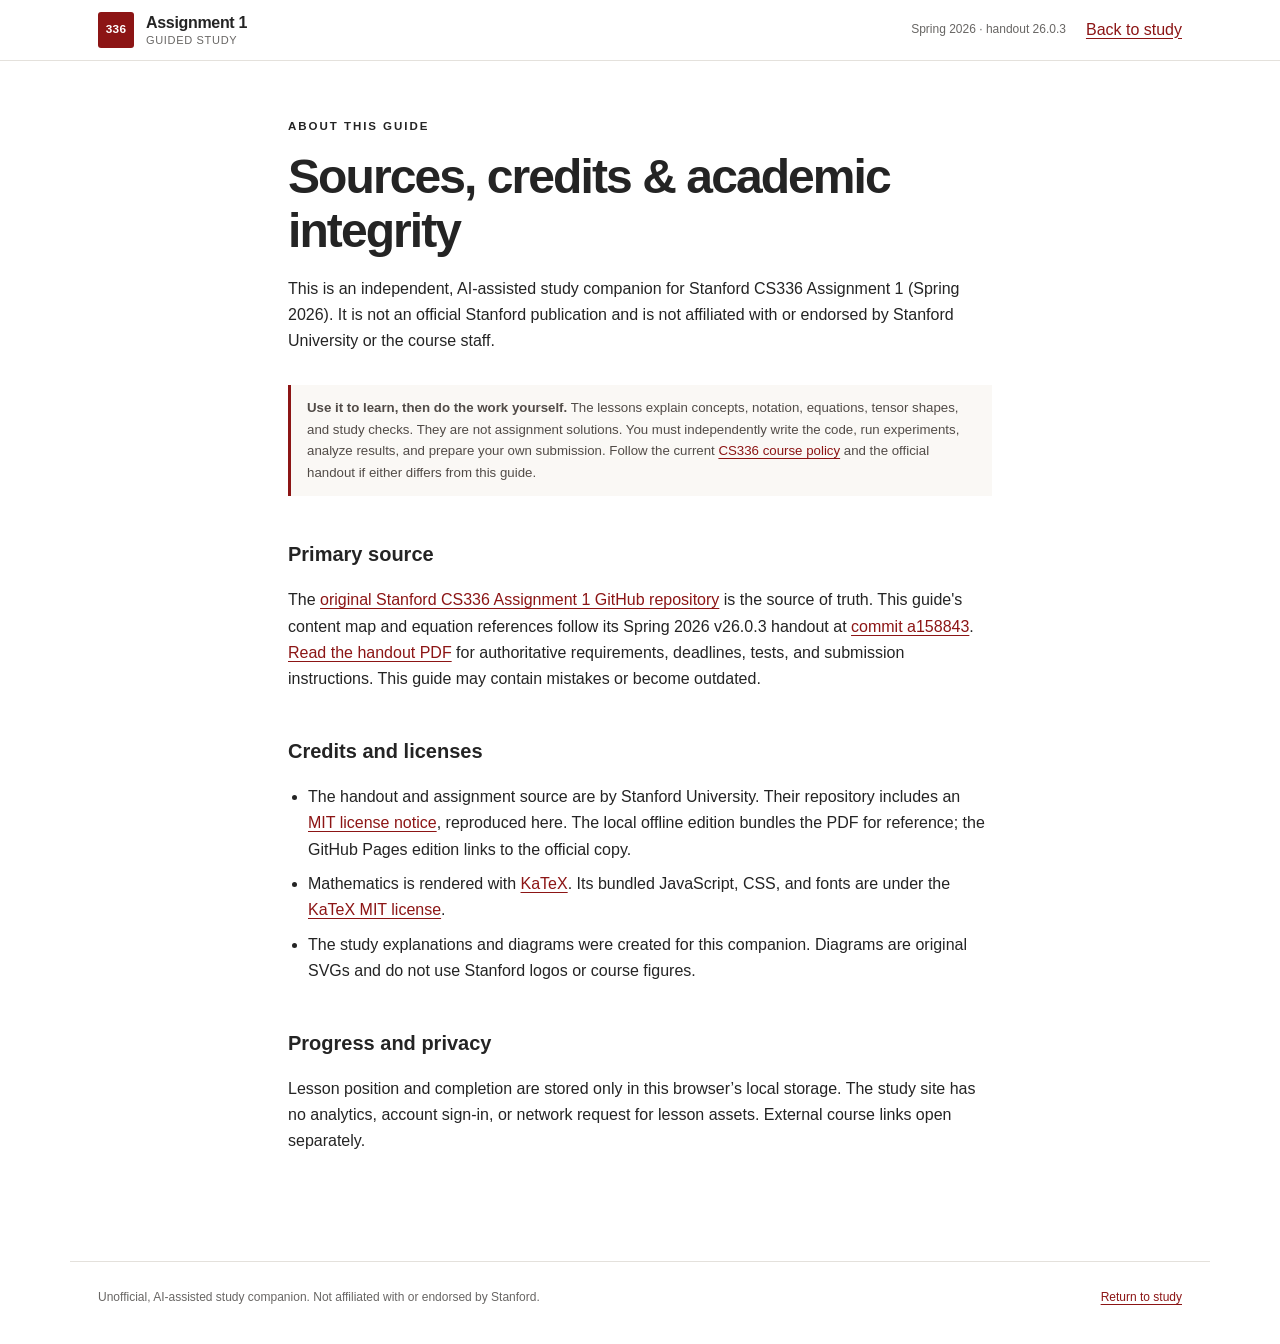
==== about.html @ 4847d7b8 "Link original Stanford assignment repository throughout site" ====
<!doctype html>
<html lang="en">
<head>
<meta charset="utf-8">
<meta name="viewport" content="width=device-width,initial-scale=1">
<meta name="theme-color" content="#8c1515">
<meta name="description" content="Sources, licenses, and academic integrity for the CS336 Assignment 1 guided study companion.">
<title>About · CS336 Assignment 1 Guided Study</title>
<link rel="stylesheet" href="style.css">
<style>
.about-page{max-width:760px;margin:0 auto;padding:56px 28px 90px}.about-page h1{font-size:clamp(2rem,4vw,3rem);line-height:1.12;margin:0 0 18px;letter-spacing:-.04em}.about-page h2{font-size:1.25rem;margin:42px 0 10px}.about-page p,.about-page li{color:var(--ink)}.about-page ul{padding-left:1.25rem}.about-page li{margin:8px 0}.about-page .eyebrow{margin-bottom:14px}.about-page .notice{margin:30px 0}.about-page a{overflow-wrap:anywhere}
</style>
</head>
<body>
<a class="skip-link" href="#main">Skip to content</a>
<header class="site-header"><div class="header-inner"><a class="brand" href="index.html#overview"><span class="brand-mark">336</span><span>Assignment 1 <small>Guided study</small></span></a><div class="header-right"><span class="version">Spring 2026 · handout 26.0.3</span><a href="index.html#overview">Back to study</a></div></div></header>
<main id="main" class="about-page">
<p class="eyebrow">About this guide</p>
<h1>Sources, credits &amp; academic integrity</h1>
<p>This is an independent, AI-assisted study companion for Stanford CS336 Assignment 1 (Spring 2026). It is not an official Stanford publication and is not affiliated with or endorsed by Stanford University or the course staff.</p>
<div class="notice"><strong>Use it to learn, then do the work yourself.</strong> The lessons explain concepts, notation, equations, tensor shapes, and study checks. They are not assignment solutions. You must independently write the code, run experiments, analyze results, and prepare your own submission. Follow the current <a href="https://cs336.stanford.edu/" target="_blank" rel="noopener">CS336 course policy</a> and the official handout if either differs from this guide.</div>
<h2>Primary source</h2>
<p>The <a href="https://github.com/stanford-cs336/assignment1-basics/tree/main" target="_blank" rel="noopener">original Stanford CS336 Assignment 1 GitHub repository</a> is the source of truth. This guide's content map and equation references follow its Spring 2026 v26.0.3 handout at <a href="https://github.com/stanford-cs336/assignment1-basics/tree/a158843b20107949f1a8d7df1b05cd33b9166712" target="_blank" rel="noopener">commit a158843</a>. <a href="assets/handout.pdf" target="_blank" rel="noopener">Read the handout PDF</a> for authoritative requirements, deadlines, tests, and submission instructions. This guide may contain mistakes or become outdated.</p>
<h2>Credits and licenses</h2>
<ul>
<li>The handout and assignment source are by Stanford University. Their repository includes an <a href="licenses/stanford-assignment-mit.txt">MIT license notice</a>, reproduced here. The local offline edition bundles the PDF for reference; the GitHub Pages edition links to the official copy.</li>
<li>Mathematics is rendered with <a href="https://katex.org/" target="_blank" rel="noopener">KaTeX</a>. Its bundled JavaScript, CSS, and fonts are under the <a href="licenses/katex-mit.txt">KaTeX MIT license</a>.</li>
<li>The study explanations and diagrams were created for this companion. Diagrams are original SVGs and do not use Stanford logos or course figures.</li>
</ul>
<h2>Progress and privacy</h2>
<p>Lesson position and completion are stored only in this browser’s local storage. The study site has no analytics, account sign-in, or network request for lesson assets. External course links open separately.</p>
</main>
<footer class="site-footer"><div>Unofficial, AI-assisted study companion. Not affiliated with or endorsed by Stanford.</div><a href="index.html#overview">Return to study</a></footer>
</body>
</html>
---- style.css ----
:root{--red:#8c1515;--red-dark:#671414;--ink:#242424;--muted:#686664;--line:#e4e1dc;--surface:#fff;--tint:#faf8f5;--soft:#f3efea;--green:#426550;--radius:10px}
*{box-sizing:border-box}html{scroll-behavior:smooth}body{margin:0;background:var(--surface);color:var(--ink);font-family:Inter,-apple-system,BlinkMacSystemFont,"Segoe UI",Arial,sans-serif;font-size:16px;line-height:1.65}button{font:inherit;cursor:pointer}a{color:var(--red);text-underline-offset:3px}a:hover{color:var(--red-dark)}:focus-visible{outline:3px solid #bc715a;outline-offset:3px}.skip-link{position:absolute;left:-9999px;top:8px;z-index:10;padding:8px 12px;background:white}.skip-link:focus{left:8px}.site-header{border-bottom:1px solid var(--line);background:white}.header-inner{max-width:1140px;margin:auto;padding:12px 28px;display:flex;align-items:center;justify-content:space-between;gap:16px}.brand{display:flex;align-items:center;gap:12px;text-decoration:none;color:var(--ink);font-weight:720;letter-spacing:-.02em;line-height:1.14}.brand:hover{color:var(--ink)}.brand-mark{display:grid;place-items:center;width:36px;height:36px;background:var(--red);color:white;font-size:.74rem;font-weight:800;letter-spacing:.02em;border-radius:3px}.brand small{display:block;font-weight:450;font-size:.69rem;color:var(--muted);letter-spacing:.06em;text-transform:uppercase;margin-top:2px}.header-right{display:flex;align-items:center;gap:20px}.version{color:var(--muted);font-size:.75rem}.quiet-button{background:none;border:none;color:var(--red);padding:7px 4px;font-size:.82rem;font-weight:700}.quiet-button:hover{text-decoration:underline}.site-footer{max-width:1140px;margin:0 auto;padding:26px 28px 36px;border-top:1px solid var(--line);display:flex;justify-content:space-between;gap:22px;color:var(--muted);font-size:.75rem}
.overview{max-width:1030px;margin:auto;padding:52px 28px 82px}.eyebrow{text-transform:uppercase;letter-spacing:.17em;color:var(--red);font-size:.72rem;font-weight:800;margin:0 0 12px}.overview h1{font-size:clamp(2.2rem,5vw,4.2rem);line-height:1.06;letter-spacing:-.06em;margin:0 0 17px;font-weight:650}.lede{color:#53504d;max-width:680px;font-size:1.1rem;line-height:1.72;margin:0 0 25px}.intro-actions{display:flex;align-items:center;gap:14px;flex-wrap:wrap;margin-bottom:36px}.primary-button,.secondary-button{min-height:43px;border-radius:5px;padding:9px 17px;font-size:.85rem;font-weight:700}.primary-button{color:white;background:var(--red);border:1px solid var(--red)}.primary-button:hover{background:var(--red-dark)}.secondary-button{color:var(--red);background:white;border:1px solid #c8b6b3}.secondary-button:hover{background:#fbf4f2}.progress-note{font-size:.79rem;color:var(--muted)}.overview-diagram{width:100%;height:auto;display:block;border:1px solid var(--line);border-radius:var(--radius);background:var(--tint);margin:0 0 38px}.section-title{font-size:1.35rem;line-height:1.3;letter-spacing:-.025em;margin:0 0 16px}.overview-block{margin-top:38px}.requirements{display:grid;grid-template-columns:repeat(2,1fr);gap:14px}.requirement{padding:20px 22px;border:1px solid var(--line);border-radius:var(--radius);background:white}.requirement h3{font-size:1rem;margin:0 0 11px}.requirement ul{margin:0;padding-left:18px;color:#56524e;font-size:.86rem}.requirement li{margin:6px 0}.notice{border-left:3px solid var(--red);background:var(--tint);padding:12px 16px;margin-top:23px;color:#514b47;font-size:.83rem}.chapter-list{border-top:1px solid var(--line)}.chapter-row{display:grid;grid-template-columns:45px 1fr auto;gap:15px;align-items:center;border-bottom:1px solid var(--line);padding:14px 0}.chapter-num{color:var(--red);font-size:.75rem;font-weight:800}.chapter-row strong{display:block;font-size:.9rem}.chapter-row small{color:var(--muted);font-size:.75rem}.chapter-count{font-size:.72rem;color:var(--muted)}details.problem-details{border:1px solid var(--line);border-radius:var(--radius);margin-top:18px}details.problem-details summary{padding:14px 18px;cursor:pointer;color:var(--red);font-size:.82rem;font-weight:700}.problem-groups{padding:0 18px 16px;display:grid;grid-template-columns:repeat(2,1fr);gap:15px}.problem-groups h3{margin:0 0 6px;font-size:.82rem}.problem-groups p{margin:0;color:var(--muted);font-size:.76rem;line-height:1.9}code,.problem-id{font-family:ui-monospace,SFMono-Regular,Menlo,Consolas,monospace}.problem-id{display:inline-block;padding:2px 5px;margin:2px 4px 2px 0;border-radius:4px;background:var(--soft);font-size:.7rem;color:#5a4a46;overflow-wrap:anywhere}
.lesson-shell{max-width:980px;margin:0 auto;padding:34px 28px 80px}.lesson-top{display:flex;align-items:center;justify-content:space-between;gap:20px;font-size:.78rem;color:var(--muted);margin-bottom:16px}.lesson-top strong{color:var(--red)}.progress-bar{width:100%;height:4px;background:#eeeae5;border-radius:999px;overflow:hidden;margin-bottom:34px}.progress-bar span{display:block;height:100%;background:var(--red);transition:width .25s}.lesson{max-width:760px;margin:auto}.lesson .chapter-label{text-transform:uppercase;letter-spacing:.14em;color:var(--red);font-size:.72rem;font-weight:800;margin:0 0 10px}.lesson h1{font-size:clamp(2rem,4vw,3rem);letter-spacing:-.05em;line-height:1.13;margin:0 0 15px;font-weight:650}.goal{font-size:1.03rem;color:#524f4a;line-height:1.73;margin:0 0 23px}.lesson-meta{display:flex;align-items:center;gap:12px;flex-wrap:wrap;color:var(--muted);font-size:.76rem;margin-bottom:28px}.lesson-meta a{font-weight:700}.figure{margin:0 0 36px}.figure img{display:block;width:100%;height:auto;border-radius:8px}.figure figcaption{font-size:.75rem;color:var(--muted);margin-top:9px}.lesson-section{border-top:1px solid var(--line);padding-top:26px;margin-top:28px}.lesson-section h2{font-size:1.24rem;letter-spacing:-.025em;margin:0 0 11px;line-height:1.3}.lesson-section p{color:#4b4845;margin:0 0 13px;font-size:.91rem}.concept-list{margin:0;padding-left:20px;color:#4b4845;font-size:.88rem}.concept-list li{margin:8px 0}.equation-card{border:1px solid var(--line);border-radius:8px;margin:17px 0;background:#fff}.equation-head{display:flex;justify-content:space-between;align-items:center;padding:10px 15px;border-bottom:1px solid var(--line);color:var(--red);font-size:.7rem;font-weight:800;letter-spacing:.05em;text-transform:uppercase}.equation-body{overflow-x:auto;padding:23px 14px 12px;text-align:center}.equation-body .katex-display{margin:.2em 0;min-width:max-content}.equation-notes{padding:0 17px 16px}.equation-notes p{margin:8px 0;font-size:.82rem}.equation-notes strong{color:var(--ink)}.equation-notes .watch{color:#6f443d}.assignment-box{background:var(--tint);padding:19px 21px;border:1px solid var(--line);border-radius:8px}.assignment-box p{margin:8px 0 0;font-size:.83rem}.assignment-box .problem-id{background:#eee5e2;color:#673a35}.check-list{padding-left:22px;margin:0;color:#4b4845;font-size:.88rem}.check-list li{margin:9px 0}.lesson-actions{border-top:1px solid var(--line);margin-top:38px;padding-top:22px;display:flex;justify-content:space-between;gap:12px;align-items:center;flex-wrap:wrap}.nav-actions{display:flex;gap:9px;flex-wrap:wrap}.complete-label{font-size:.78rem;color:var(--muted);display:flex;align-items:center;gap:8px;cursor:pointer}.complete-label input{accent-color:var(--red);width:17px;height:17px}.reset-area{margin-top:45px;padding-top:18px;border-top:1px solid var(--line);display:flex;justify-content:space-between;gap:14px;align-items:center;color:var(--muted);font-size:.75rem}.text-button{border:0;background:none;color:var(--red);font-weight:700;font-size:.75rem;padding:4px}.text-button:hover{text-decoration:underline}.error{max-width:650px;margin:70px auto;padding:25px;border:1px solid var(--line)}
@media(max-width:720px){.header-inner{padding:10px 18px}.version{display:none}.overview{padding:36px 20px 60px}.requirements,.problem-groups{grid-template-columns:1fr}.lesson-shell{padding:27px 20px 65px}.lesson-actions{align-items:flex-start}.site-footer{padding:22px 20px;display:block}.site-footer a{display:inline-block;margin-top:8px}.chapter-row{grid-template-columns:35px 1fr}.chapter-count{grid-column:2}.equation-body{font-size:.88rem}}
@media(max-width:430px){.overview h1{font-size:2.18rem}.lesson h1{font-size:1.95rem}.requirement{padding:18px}.lesson-top{display:block}.lesson-top span{display:block;margin-top:4px}.nav-actions{width:100%}.nav-actions button{flex:1}.equation-body{font-size:.77rem}}
@media(prefers-reduced-motion:reduce){html{scroll-behavior:auto}.progress-bar span{transition:none}}
@media print{.site-header,.site-footer,.lesson-actions,.reset-area,.intro-actions{display:none}.overview,.lesson-shell{max-width:none;padding:0}.lesson{max-width:none}.lesson-section,.equation-card{break-inside:avoid}body{font-size:11pt}}
/* Guided-study directory */
.lesson-shell{max-width:1190px}
.study-layout{display:grid;grid-template-columns:250px minmax(0,1fr);gap:48px;align-items:start}
.study-layout .lesson{max-width:760px;width:100%;margin:0}
.desktop-directory{align-self:start;padding:0 16px 18px 0;border-right:1px solid var(--line)}
.mobile-directory{display:none}
.directory-heading{font-size:.72rem;font-weight:800;letter-spacing:.12em;text-transform:uppercase;color:var(--red)}
.directory-position{margin:4px 0 12px;color:var(--muted);font-size:.74rem}
.directory-math{display:flex;justify-content:space-between;gap:8px;width:100%;padding:8px 10px;margin-bottom:15px;border:1px solid #e5d8d4;border-radius:5px;background:#fcf8f7;color:var(--red);font-size:.72rem;font-weight:700;text-align:left}
.directory-math:hover{background:#f7eeec}.directory-math span{white-space:nowrap}
.toc-chapter{margin:0 0 13px}.toc-chapter-title{display:flex;gap:8px;align-items:baseline;color:#625d59;font-size:.72rem;font-weight:750;margin-bottom:3px}.toc-chapter-title span{color:#9d5950;font-variant-numeric:tabular-nums}.toc-chapter-title.active{color:var(--red)}
.toc-chapter ol{list-style:none;padding:0;margin:0 0 0 6px;border-left:1px solid var(--line)}
.toc-chapter li{margin:0}.toc-lesson{display:grid;grid-template-columns:23px minmax(0,1fr) 13px;gap:5px;align-items:start;margin-left:-1px;padding:5px 4px 5px 10px;border-left:2px solid transparent;color:#5e5b57;font-size:.71rem;line-height:1.35;text-decoration:none;border-radius:0 4px 4px 0;min-height:33px}.toc-lesson:hover{color:var(--red);background:#faf7f3;text-decoration:none}.toc-lesson.current{border-left-color:var(--red);background:#f7efed;color:var(--red);font-weight:750}.toc-index{color:#9b9690;font-variant-numeric:tabular-nums}.toc-lesson.current .toc-index{color:var(--red)}.toc-name{overflow-wrap:anywhere}.toc-check{color:var(--green);font-weight:900}
#equations{scroll-margin-top:20px}
@media(max-width:760px){.lesson-shell{max-width:800px}.study-layout{display:block}.study-layout .lesson{margin:auto}.desktop-directory{display:none}.mobile-directory{display:block;border:1px solid var(--line);border-radius:7px;margin:0 0 26px;background:var(--tint)}.mobile-directory summary{cursor:pointer;padding:11px 14px;color:var(--red);font-size:.79rem;font-weight:750}.mobile-directory-content{padding:0 14px 14px}.mobile-directory .toc-lesson{font-size:.76rem;min-height:39px}}
@media print{.desktop-directory,.mobile-directory{display:none}.study-layout{display:block}.study-layout .lesson{max-width:none}}
.source-links,.footer-links{display:flex;flex-wrap:wrap;gap:10px 22px}.source-links{font-size:.88rem;font-weight:700}.footer-links{justify-content:flex-end}
@media(max-width:720px){.footer-links{justify-content:flex-start}}
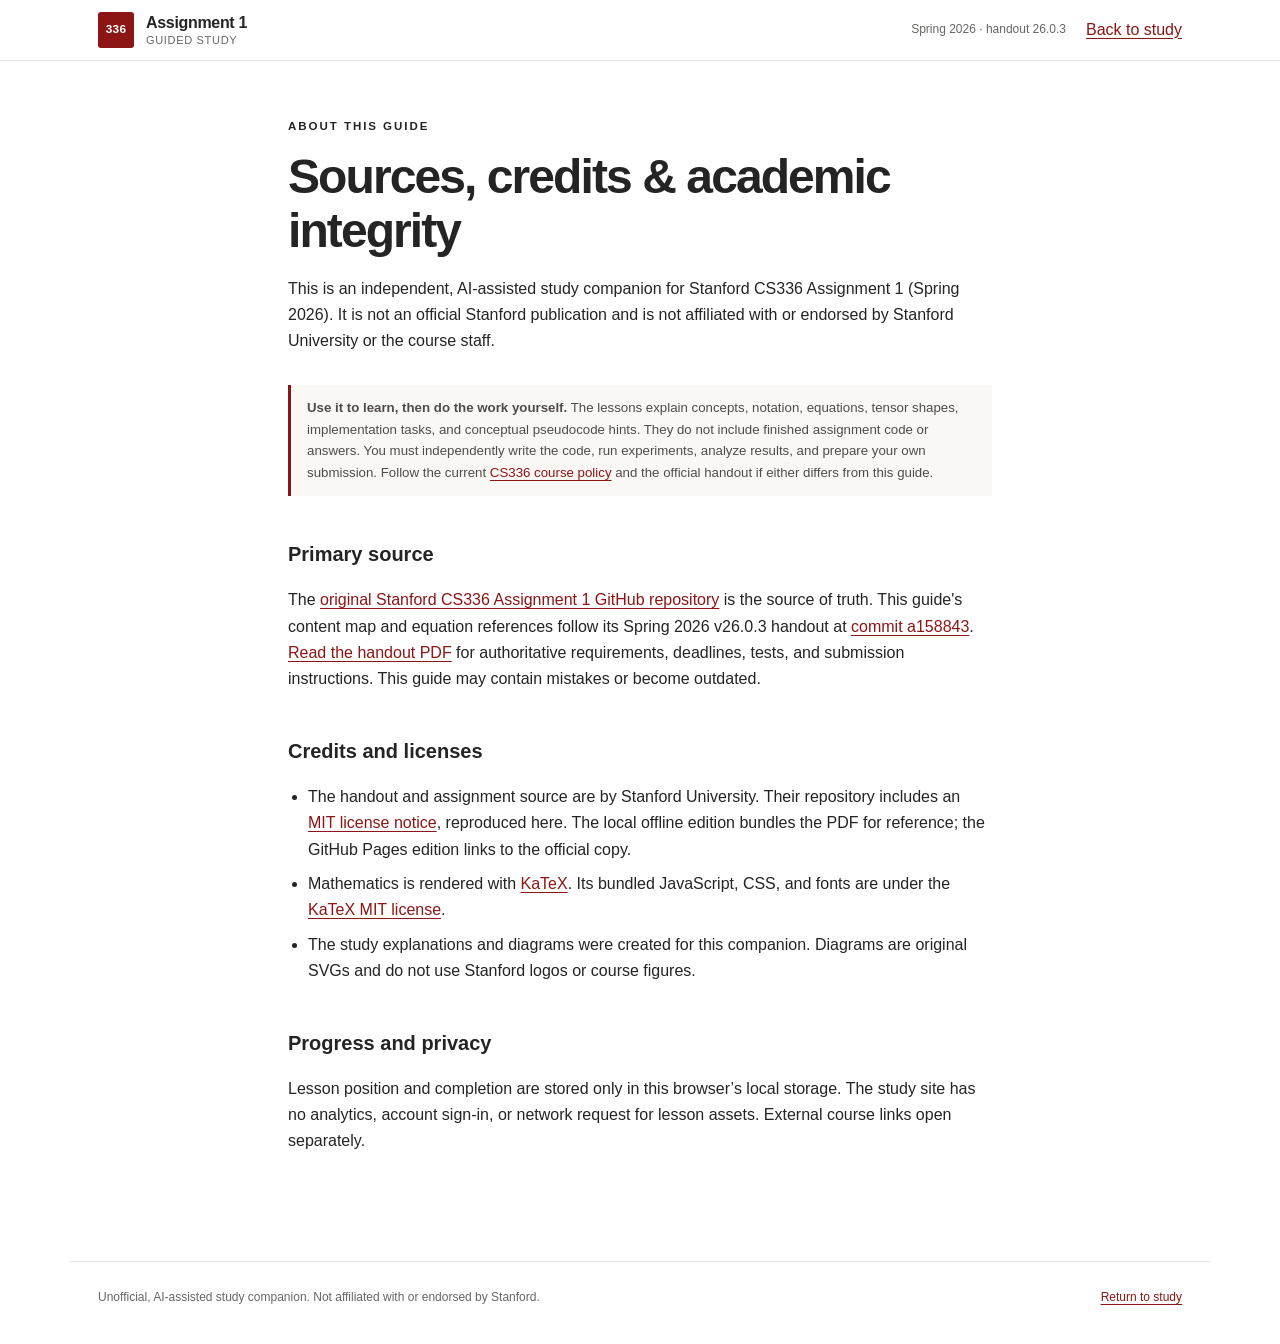
==== commit c25d125d: "Add lesson code tasks and progressive concept hints" ====
--- a/about.html
+++ b/about.html
@@ -18,7 +18,7 @@
 <p class="eyebrow">About this guide</p>
 <h1>Sources, credits &amp; academic integrity</h1>
 <p>This is an independent, AI-assisted study companion for Stanford CS336 Assignment 1 (Spring 2026). It is not an official Stanford publication and is not affiliated with or endorsed by Stanford University or the course staff.</p>
-<div class="notice"><strong>Use it to learn, then do the work yourself.</strong> The lessons explain concepts, notation, equations, tensor shapes, and study checks. They are not assignment solutions. You must independently write the code, run experiments, analyze results, and prepare your own submission. Follow the current <a href="https://cs336.stanford.edu/" target="_blank" rel="noopener">CS336 course policy</a> and the official handout if either differs from this guide.</div>
+<div class="notice"><strong>Use it to learn, then do the work yourself.</strong> The lessons explain concepts, notation, equations, tensor shapes, implementation tasks, and conceptual pseudocode hints. They do not include finished assignment code or answers. You must independently write the code, run experiments, analyze results, and prepare your own submission. Follow the current <a href="https://cs336.stanford.edu/" target="_blank" rel="noopener">CS336 course policy</a> and the official handout if either differs from this guide.</div>
 <h2>Primary source</h2>
 <p>The <a href="https://github.com/stanford-cs336/assignment1-basics/tree/main" target="_blank" rel="noopener">original Stanford CS336 Assignment 1 GitHub repository</a> is the source of truth. This guide's content map and equation references follow its Spring 2026 v26.0.3 handout at <a href="https://github.com/stanford-cs336/assignment1-basics/tree/a158843b20107949f1a8d7df1b05cd33b9166712" target="_blank" rel="noopener">commit a158843</a>. <a href="assets/handout.pdf" target="_blank" rel="noopener">Read the handout PDF</a> for authoritative requirements, deadlines, tests, and submission instructions. This guide may contain mistakes or become outdated.</p>
 <h2>Credits and licenses</h2>
--- a/style.css
+++ b/style.css
@@ -24,3 +24,11 @@
 @media print{.desktop-directory,.mobile-directory{display:none}.study-layout{display:block}.study-layout .lesson{max-width:none}}
 .source-links,.footer-links{display:flex;flex-wrap:wrap;gap:10px 22px}.source-links{font-size:.88rem;font-weight:700}.footer-links{justify-content:flex-end}
 @media(max-width:720px){.footer-links{justify-content:flex-start}}
+/* Lesson-specific implementation tasks and progressive hints */
+.build-section{border:1px solid var(--line);border-radius:8px;padding:22px 23px 24px;margin-top:34px;background:#fff}
+.build-section h2{margin-bottom:5px}.build-scope{font-size:.72rem!important;font-weight:800;color:var(--red)!important;letter-spacing:.04em;margin:0 0 13px!important}
+.build-list{margin:0 0 17px;padding-left:20px;color:#4b4845;font-size:.86rem}.build-list li{margin:7px 0}
+.hint-flow{border-top:1px solid var(--line);padding-top:16px}.hint-button{border:1px solid #c8b6b3;border-radius:5px;background:white;color:var(--red);padding:7px 12px;font-size:.77rem;font-weight:750;text-align:left}.hint-button:hover{background:#fbf4f2}
+.hint-panel{margin-top:13px;padding:14px 16px;background:var(--tint);border-left:3px solid var(--red)}.hint-panel[hidden]{display:none}.hint-panel p{margin:0 0 12px!important;font-size:.83rem!important}.hint-panel .hint-button{background:#fff}.pseudo-panel{background:#fff;border:1px solid var(--line);border-left:3px solid var(--red);padding:14px 16px}
+.pseudo-panel pre{margin:0;white-space:pre-wrap;overflow-wrap:anywhere;color:#383532;font:600 .78rem/1.8 ui-monospace,SFMono-Regular,Menlo,Consolas,monospace}.pseudo-panel code{font:inherit}.hint-panel .hint-note{margin:11px 0 0!important;color:var(--muted);font-size:.72rem!important}
+@media(max-width:720px){.build-section{padding:18px 17px}}
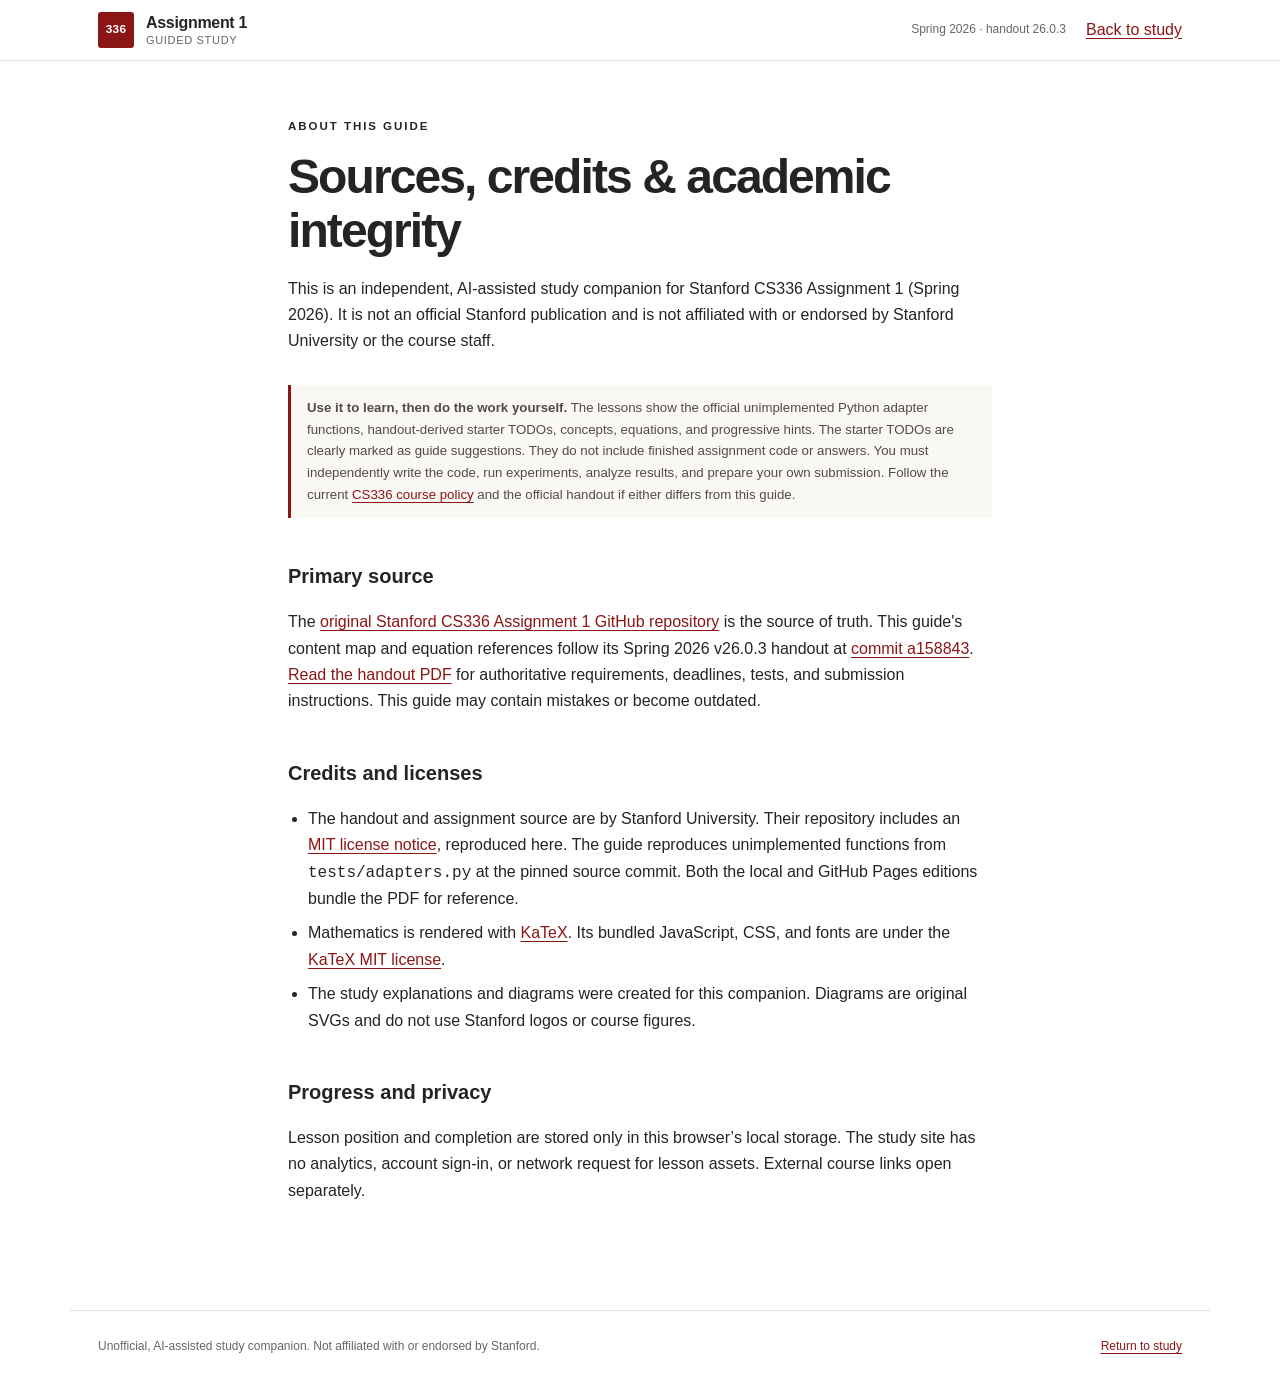
==== commit ab96772d: "Show official Python TODOs beside progressive hints" ====
--- a/about.html
+++ b/about.html
@@ -18,12 +18,12 @@
 <p class="eyebrow">About this guide</p>
 <h1>Sources, credits &amp; academic integrity</h1>
 <p>This is an independent, AI-assisted study companion for Stanford CS336 Assignment 1 (Spring 2026). It is not an official Stanford publication and is not affiliated with or endorsed by Stanford University or the course staff.</p>
-<div class="notice"><strong>Use it to learn, then do the work yourself.</strong> The lessons explain concepts, notation, equations, tensor shapes, implementation tasks, and conceptual pseudocode hints. They do not include finished assignment code or answers. You must independently write the code, run experiments, analyze results, and prepare your own submission. Follow the current <a href="https://cs336.stanford.edu/" target="_blank" rel="noopener">CS336 course policy</a> and the official handout if either differs from this guide.</div>
+<div class="notice"><strong>Use it to learn, then do the work yourself.</strong> The lessons show the official unimplemented Python adapter functions, handout-derived starter TODOs, concepts, equations, and progressive hints. The starter TODOs are clearly marked as guide suggestions. They do not include finished assignment code or answers. You must independently write the code, run experiments, analyze results, and prepare your own submission. Follow the current <a href="https://cs336.stanford.edu/" target="_blank" rel="noopener">CS336 course policy</a> and the official handout if either differs from this guide.</div>
 <h2>Primary source</h2>
 <p>The <a href="https://github.com/stanford-cs336/assignment1-basics/tree/main" target="_blank" rel="noopener">original Stanford CS336 Assignment 1 GitHub repository</a> is the source of truth. This guide's content map and equation references follow its Spring 2026 v26.0.3 handout at <a href="https://github.com/stanford-cs336/assignment1-basics/tree/a158843b20107949f1a8d7df1b05cd33b9166712" target="_blank" rel="noopener">commit a158843</a>. <a href="assets/handout.pdf" target="_blank" rel="noopener">Read the handout PDF</a> for authoritative requirements, deadlines, tests, and submission instructions. This guide may contain mistakes or become outdated.</p>
 <h2>Credits and licenses</h2>
 <ul>
-<li>The handout and assignment source are by Stanford University. Their repository includes an <a href="licenses/stanford-assignment-mit.txt">MIT license notice</a>, reproduced here. The local offline edition bundles the PDF for reference; the GitHub Pages edition links to the official copy.</li>
+<li>The handout and assignment source are by Stanford University. Their repository includes an <a href="licenses/stanford-assignment-mit.txt">MIT license notice</a>, reproduced here. The guide reproduces unimplemented functions from <code>tests/adapters.py</code> at the pinned source commit. Both the local and GitHub Pages editions bundle the PDF for reference.</li>
 <li>Mathematics is rendered with <a href="https://katex.org/" target="_blank" rel="noopener">KaTeX</a>. Its bundled JavaScript, CSS, and fonts are under the <a href="licenses/katex-mit.txt">KaTeX MIT license</a>.</li>
 <li>The study explanations and diagrams were created for this companion. Diagrams are original SVGs and do not use Stanford logos or course figures.</li>
 </ul>
--- a/style.css
+++ b/style.css
@@ -32,3 +32,28 @@
 .hint-panel{margin-top:13px;padding:14px 16px;background:var(--tint);border-left:3px solid var(--red)}.hint-panel[hidden]{display:none}.hint-panel p{margin:0 0 12px!important;font-size:.83rem!important}.hint-panel .hint-button{background:#fff}.pseudo-panel{background:#fff;border:1px solid var(--line);border-left:3px solid var(--red);padding:14px 16px}
 .pseudo-panel pre{margin:0;white-space:pre-wrap;overflow-wrap:anywhere;color:#383532;font:600 .78rem/1.8 ui-monospace,SFMono-Regular,Menlo,Consolas,monospace}.pseudo-panel code{font:inherit}.hint-panel .hint-note{margin:11px 0 0!important;color:var(--muted);font-size:.72rem!important}
 @media(max-width:720px){.build-section{padding:18px 17px}}
+/* Overview: measurable progress and system dependencies */
+.overview{max-width:1100px;padding-top:42px}.overview h1{font-size:clamp(2.2rem,4vw,3.45rem);max-width:790px}.overview .lede{max-width:790px}
+.overview-metrics{display:grid;grid-template-columns:repeat(4,minmax(0,1fr));border:1px solid var(--line);border-radius:9px;overflow:hidden}.metric{min-height:104px;padding:15px 19px;border-right:1px solid var(--line);background:#fff}.metric:last-child{border-right:0}.metric strong{display:block;color:var(--red);font-size:2rem;font-weight:700;line-height:1.2;font-variant-numeric:tabular-nums}.metric strong span{font-size:1rem;color:var(--muted);font-weight:550}.metric small{display:block;color:var(--muted);font-size:.74rem;margin-top:5px}.metric-track{height:4px;background:#eeeae5;border-radius:99px;overflow:hidden;margin-top:10px}.metric-track span{display:block;height:100%;background:var(--green)}
+.architecture-block{border:1px solid var(--line);border-radius:11px;background:var(--tint);padding:26px;margin-top:26px}.architecture-heading{display:flex;justify-content:space-between;gap:24px;align-items:end;margin-bottom:20px}.architecture-heading .eyebrow{margin-bottom:4px}.architecture-heading h2{margin:0;font-size:1.55rem;line-height:1.25;letter-spacing:-.03em}.architecture-heading p:last-child{max-width:290px;color:var(--muted);font-size:.8rem;margin:0}
+.architecture-track{display:grid;grid-template-columns:repeat(4,minmax(0,1fr));gap:13px}.arch-stage{position:relative;display:flex;flex-direction:column;min-width:0;min-height:173px;padding:15px 14px 12px;background:#fff;border:1px solid var(--line);border-top:3px solid var(--red);border-radius:7px;color:var(--ink);text-decoration:none;box-shadow:0 2px 7px rgba(28,22,18,.025)}.arch-stage:hover{color:var(--ink);border-color:#c8b6b3;transform:translateY(-2px);text-decoration:none}.arch-stage:not(:last-child)::after{content:'→';position:absolute;right:-12px;top:48%;z-index:1;color:var(--red);font-size:1.1rem;font-weight:800}.arch-number{color:var(--red);font-size:.6rem;font-weight:850;letter-spacing:.1em}.arch-stage strong{font-size:1rem;margin-top:7px}.arch-stage small{font-size:.72rem;color:var(--muted);line-height:1.45;margin:4px 0 11px}.arch-contract{display:flex;align-items:center;justify-content:space-between;gap:5px;border-top:1px solid var(--line);padding-top:8px;margin-top:auto;font-size:.66rem;line-height:1.3;color:var(--muted)}.arch-contract b{color:#46423e;text-align:right;font-weight:700}
+.model-strip{display:flex;align-items:center;flex-wrap:wrap;gap:8px 10px;margin:15px 0 0;padding:10px 12px;border:1px solid #e8e1d9;border-radius:6px;background:#fff;font-size:.71rem}.model-strip .strip-label{margin-right:5px;text-transform:uppercase;letter-spacing:.08em;font-size:.62rem;font-weight:800;color:var(--muted)}.model-strip a{font-weight:700}.model-strip span[aria-hidden]{color:#a9a19a}
+.architecture-lanes{display:grid;grid-template-columns:1fr 1fr;gap:13px;margin-top:13px}.arch-lane{padding:14px 16px;background:#fff;border:1px solid var(--line);border-radius:7px}.lane-label{font-size:.68rem;font-weight:850;letter-spacing:.08em;text-transform:uppercase;color:var(--red)}.generate-lane .lane-label{color:var(--green)}.arch-lane p{margin:7px 0 4px;font-size:.81rem;line-height:1.6}.arch-lane small{color:var(--muted);font-size:.72rem;line-height:1.4}.architecture-outcome{display:flex;align-items:center;justify-content:space-between;gap:15px;flex-wrap:wrap;padding:11px 14px 0;font-size:.77rem}.architecture-outcome span:last-child{color:#5b5752}
+.project-structure{border:1px solid var(--line);border-radius:9px;padding:24px 25px;background:#fff}.project-structure .eyebrow{margin-bottom:4px}.project-structure .section-title{margin-bottom:7px}.structure-intro{font-size:.84rem;color:var(--muted);max-width:690px;margin:0 0 17px}.structure-core{display:grid;grid-template-columns:145px 175px 1fr;gap:12px;align-items:center;border-left:3px solid var(--red);background:var(--tint);padding:14px 16px;font-size:.8rem}.structure-core code{font-size:.83rem;color:var(--red);font-weight:750}.structure-core span{color:#57514e}.structure-branches{display:grid;grid-template-columns:1fr 1fr;gap:12px;margin:11px 0}.structure-branch{border:1px solid var(--line);border-radius:6px;padding:13px 16px}.branch-marker{display:block;color:var(--red);font-size:.64rem;font-weight:800;letter-spacing:.08em;margin-bottom:5px}.structure-branch code,.structure-branch strong{font-size:.84rem;color:var(--ink)}.structure-branch p{font-size:.76rem;color:var(--muted);margin:5px 0 0}.structure-output{display:flex;align-items:center;gap:11px;border-top:1px solid var(--line);padding-top:12px;font-size:.76rem}.structure-output span:first-child{color:var(--muted);margin-right:4px}.structure-output code{color:var(--red);font-weight:700}
+.chapter-list-heading{display:flex;align-items:end;justify-content:space-between;gap:20px;margin-bottom:13px}.chapter-list-heading .eyebrow{margin-bottom:3px}.chapter-list-heading .section-title{margin:0}.chapter-list-heading>span{color:var(--muted);font-size:.72rem}.chapter-row{color:var(--ink);text-decoration:none;grid-template-columns:45px 1fr auto;gap:15px}.chapter-row:hover{color:var(--ink);text-decoration:none;background:var(--tint)}.chapter-summary small{display:block}.chapter-load{position:relative;width:min(360px,100%);height:9px;background:#f1eeea;border-radius:3px;margin-top:8px;overflow:hidden}.chapter-load span{position:absolute;left:0;border-radius:3px}.chapter-load .problem-load{top:1px;height:3px;background:var(--red)}.chapter-load .completed-load{bottom:1px;height:3px;background:var(--green)}.chapter-count{white-space:nowrap;font-variant-numeric:tabular-nums}
+@media(max-width:900px){.architecture-track{grid-template-columns:repeat(2,minmax(0,1fr))}.arch-stage:not(:last-child)::after{display:none}.structure-core{grid-template-columns:130px 1fr}.structure-core span{grid-column:1/-1}}
+@media(max-width:720px){.overview{padding-top:32px}.overview-metrics{grid-template-columns:repeat(2,minmax(0,1fr))}.metric:nth-child(2){border-right:0}.metric:nth-child(-n+2){border-bottom:1px solid var(--line)}.architecture-block{padding:17px}.architecture-heading{display:block}.architecture-heading p:last-child{margin-top:8px}.architecture-track,.architecture-lanes,.structure-branches{grid-template-columns:1fr}.arch-stage{min-height:135px}.project-structure{padding:18px}.structure-core{grid-template-columns:1fr;gap:4px}.structure-core span{grid-column:auto}.chapter-list-heading{display:block}.chapter-list-heading>span{display:block;margin-top:7px}.chapter-row{grid-template-columns:36px 1fr}.chapter-count{grid-column:2}.architecture-outcome{padding-left:0;padding-right:0}}
+@media(prefers-reduced-motion:reduce){.arch-stage:hover{transform:none}}
+.lesson-meta{margin-bottom:15px}.lesson-flow{display:grid;grid-template-columns:minmax(0,1fr) 15px minmax(0,1fr) 15px minmax(0,1fr);align-items:center;gap:5px;padding:11px 13px;border:1px solid var(--line);border-radius:7px;background:var(--tint);margin:0 0 27px}.lesson-flow>span{color:var(--red);text-align:center;font-weight:800}.lesson-flow div{min-width:0}.lesson-flow small{display:block;color:var(--muted);text-transform:uppercase;letter-spacing:.07em;font-size:.59rem;font-weight:800}.lesson-flow strong{display:block;color:var(--ink);font-size:.7rem;line-height:1.35;margin-top:3px}
+@media(max-width:600px){.lesson-flow{grid-template-columns:1fr;gap:9px}.lesson-flow>span{display:none}.lesson-flow div:not(:first-child){border-top:1px solid var(--line);padding-top:9px}}
+/* Official Python TODOs and code-marked lesson directory */
+.sr-only{position:absolute;width:1px;height:1px;padding:0;margin:-1px;overflow:hidden;clip:rect(0,0,0,0);white-space:nowrap;border:0}
+.toc-legend{font-size:.67rem;color:var(--muted);margin:0 0 13px}.toc-legend span,.toc-lesson.has-code .toc-name{text-decoration:underline;text-decoration-color:var(--red);text-decoration-thickness:1px;text-underline-offset:3px}
+.build-section{padding:21px 22px}.build-heading{display:flex;align-items:baseline;justify-content:space-between;gap:12px;margin-bottom:14px}.build-heading h2{margin:0}.build-heading>span{font-size:.67rem;color:var(--red);font-weight:800;white-space:nowrap}
+.build-layout{display:grid;grid-template-columns:minmax(0,1fr) 218px;gap:22px;align-items:start}.code-task-area{min-width:0}.code-location{font-size:.8rem!important;color:#4b4845!important;margin:0 0 8px!important}.code-location strong{color:var(--ink)}.code-provenance{font-size:.72rem!important;color:var(--muted)!important;margin:0 0 14px!important}
+.stub-card{border:1px solid var(--line);border-radius:7px;background:#fff;margin:0 0 13px;overflow:hidden}.stub-head{display:flex;align-items:baseline;justify-content:space-between;gap:9px;flex-wrap:wrap;padding:10px 12px;background:var(--tint);border-bottom:1px solid var(--line)}.stub-head strong{font:700 .78rem ui-monospace,SFMono-Regular,Menlo,Consolas,monospace;color:var(--ink)}.stub-head a{font-size:.67rem;white-space:nowrap}
+.todo-line-no{font:700 .63rem ui-monospace,SFMono-Regular,Menlo,Consolas,monospace;color:var(--red);background:#f4e9e6;padding:2px 5px;border-radius:3px}
+.stub-signature,.stub-todo,.suggested-code,.full-stub pre{overflow:auto;margin:0;padding:11px 12px;font:.72rem/1.55 ui-monospace,SFMono-Regular,Menlo,Consolas,monospace;tab-size:4;background:#fff;color:#34312e}.stub-signature code,.stub-todo code,.suggested-code code,.full-stub code{font:inherit}.stub-todo{background:#fbf4f2;color:var(--red);font-weight:700;border-top:1px solid var(--line)}.source-omission{margin:0!important;padding:0 12px 7px;color:var(--muted)!important;font-size:.64rem!important;font-style:italic}
+.full-stub{border-top:1px solid var(--line)}.full-stub summary{cursor:pointer;padding:8px 12px;color:var(--red);font-size:.68rem;font-weight:750}.full-stub pre{max-height:430px;border-top:1px solid var(--line);background:#fcfbfa}.suggested-code{border:1px solid var(--line);border-left:3px solid var(--red);border-radius:5px;background:#fcfbfa;white-space:pre;max-height:330px}.no-code-task{font-size:.83rem}.no-code-task strong{color:var(--ink)}.no-code-task p{font-size:.76rem!important;color:var(--muted)!important;margin:7px 0!important}.no-code-task ul{padding-left:18px;margin:8px 0;color:#4b4845}.no-code-task li{margin:7px 0}
+.build-layout .hint-flow{border-top:0;border-left:1px solid var(--line);padding:2px 0 0 17px}.hint-title{display:block;font-size:.71rem;color:var(--ink);margin:0 0 11px}.build-layout .hint-button{width:100%;font-size:.7rem}.build-layout .hint-panel{padding:11px 12px}.build-layout .hint-panel p{font-size:.75rem!important}.build-layout .pseudo-panel pre{font-size:.66rem;line-height:1.55}
+@media(max-width:720px){.build-layout{grid-template-columns:1fr}.build-layout .hint-flow{border-left:0;border-top:1px solid var(--line);padding:16px 0 0}.build-layout .hint-button{width:auto}.build-section{padding:18px 17px}}
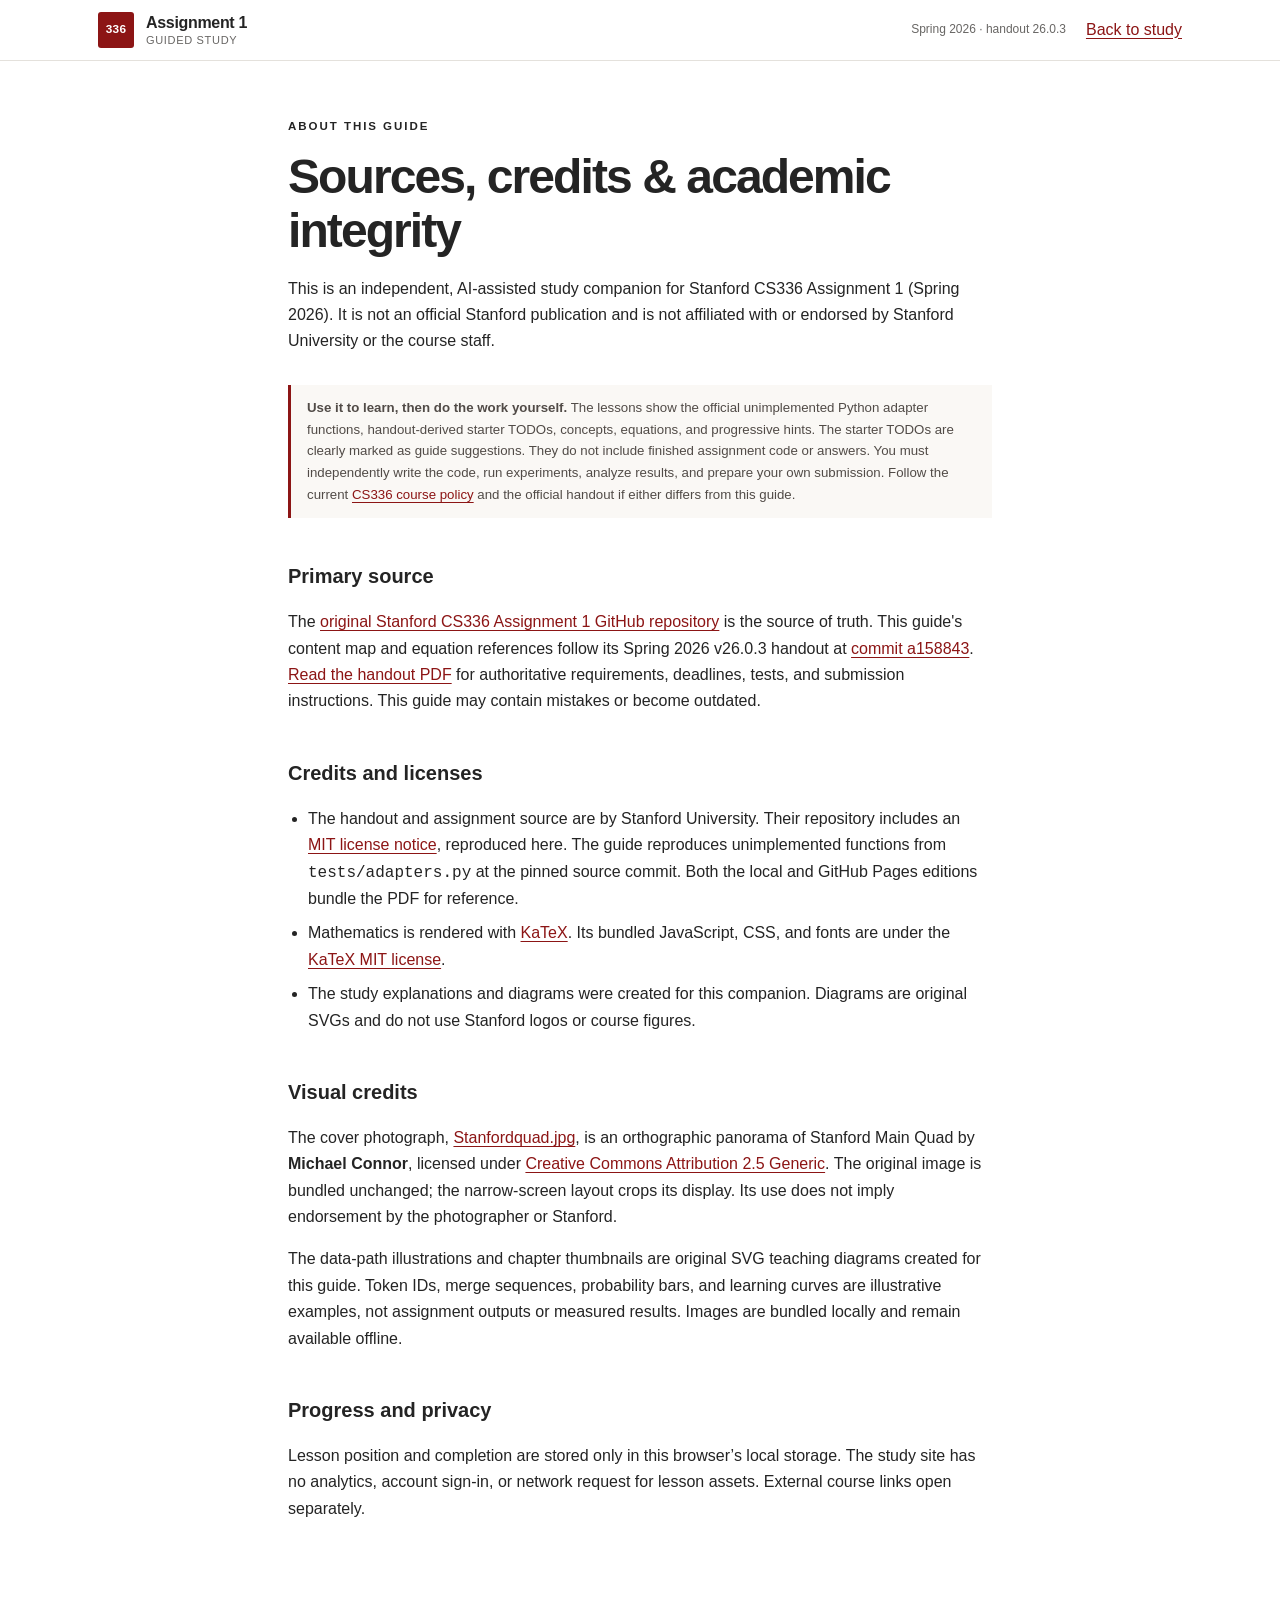
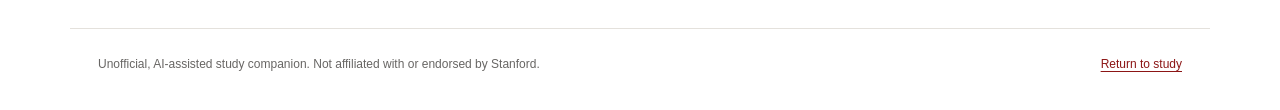
==== commit 421beeb8: "Add visual explanations to data path, cover and lesson directory" ====
--- a/about.html
+++ b/about.html
@@ -27,6 +27,9 @@
 <li>Mathematics is rendered with <a href="https://katex.org/" target="_blank" rel="noopener">KaTeX</a>. Its bundled JavaScript, CSS, and fonts are under the <a href="licenses/katex-mit.txt">KaTeX MIT license</a>.</li>
 <li>The study explanations and diagrams were created for this companion. Diagrams are original SVGs and do not use Stanford logos or course figures.</li>
 </ul>
+<h2 id="visual-credits">Visual credits</h2>
+<p>The cover photograph, <a href="https://commons.wikimedia.org/wiki/File:Stanfordquad.jpg">Stanfordquad.jpg</a>, is an orthographic panorama of Stanford Main Quad by <strong>Michael Connor</strong>, licensed under <a href="https://creativecommons.org/licenses/by/2.5/">Creative Commons Attribution 2.5 Generic</a>. The original image is bundled unchanged; the narrow-screen layout crops its display. Its use does not imply endorsement by the photographer or Stanford.</p>
+<p>The data-path illustrations and chapter thumbnails are original SVG teaching diagrams created for this guide. Token IDs, merge sequences, probability bars, and learning curves are illustrative examples, not assignment outputs or measured results. Images are bundled locally and remain available offline.</p>
 <h2>Progress and privacy</h2>
 <p>Lesson position and completion are stored only in this browser’s local storage. The study site has no analytics, account sign-in, or network request for lesson assets. External course links open separately.</p>
 </main>
--- a/style.css
+++ b/style.css
@@ -57,3 +57,10 @@
 .full-stub{border-top:1px solid var(--line)}.full-stub summary{cursor:pointer;padding:8px 12px;color:var(--red);font-size:.68rem;font-weight:750}.full-stub pre{max-height:430px;border-top:1px solid var(--line);background:#fcfbfa}.suggested-code{border:1px solid var(--line);border-left:3px solid var(--red);border-radius:5px;background:#fcfbfa;white-space:pre;max-height:330px}.no-code-task{font-size:.83rem}.no-code-task strong{color:var(--ink)}.no-code-task p{font-size:.76rem!important;color:var(--muted)!important;margin:7px 0!important}.no-code-task ul{padding-left:18px;margin:8px 0;color:#4b4845}.no-code-task li{margin:7px 0}
 .build-layout .hint-flow{border-top:0;border-left:1px solid var(--line);padding:2px 0 0 17px}.hint-title{display:block;font-size:.71rem;color:var(--ink);margin:0 0 11px}.build-layout .hint-button{width:100%;font-size:.7rem}.build-layout .hint-panel{padding:11px 12px}.build-layout .hint-panel p{font-size:.75rem!important}.build-layout .pseudo-panel pre{font-size:.66rem;line-height:1.55}
 @media(max-width:720px){.build-layout{grid-template-columns:1fr}.build-layout .hint-flow{border-left:0;border-top:1px solid var(--line);padding:16px 0 0}.build-layout .hint-button{width:auto}.build-section{padding:18px 17px}}
+
+/* Local visual explanations: consistent motifs across overview and lessons. */
+.campus-cover{margin:0 0 32px}.campus-cover img{display:block;width:100%;height:auto;border-radius:7px}.campus-cover figcaption{margin-top:7px;color:var(--muted);font-size:.62rem;text-align:right}.campus-cover a{color:inherit;text-underline-offset:2px}
+.stage-visual{display:block;width:100%;height:auto;aspect-ratio:12/7;border-radius:5px;margin:14px 0 9px}.arch-stage{transition:border-color .15s,transform .15s}.arch-stage:focus-visible{outline:3px solid var(--red);outline-offset:4px}
+.chapter-row{grid-template-columns:34px 112px minmax(0,1fr) auto}.chapter-thumbnail{display:block;width:112px;height:auto;border-radius:5px}.toc-chapter-title{align-items:center;gap:6px;line-height:1.3}.toc-thumbnail{display:block;flex-shrink:0;width:56px;height:auto;border-radius:4px}.toc-chapter-title>span{font-size:.64rem}
+.concept-visual{display:grid;grid-template-columns:minmax(0,1fr) minmax(150px,.58fr);align-items:center;gap:24px;margin:0 0 24px;padding:18px;background:#faf7f2;border:1px solid var(--line);border-radius:8px}.concept-visual img{display:block;width:100%;height:auto}.concept-visual figcaption{font-size:.8rem;line-height:1.6;color:var(--muted)}.concept-visual figcaption strong{display:block;color:var(--red);margin-bottom:5px}
+@media(max-width:720px){.chapter-row{grid-template-columns:26px 72px minmax(0,1fr);gap:10px}.chapter-thumbnail{width:72px}.chapter-count{grid-column:3}.stage-visual{max-width:400px;align-self:center}.concept-visual{grid-template-columns:1fr;gap:8px}.concept-visual img{max-width:480px;margin:auto}.campus-cover{margin-bottom:24px}.campus-cover img{height:88px;object-fit:cover}.campus-cover figcaption{font-size:.57rem}}
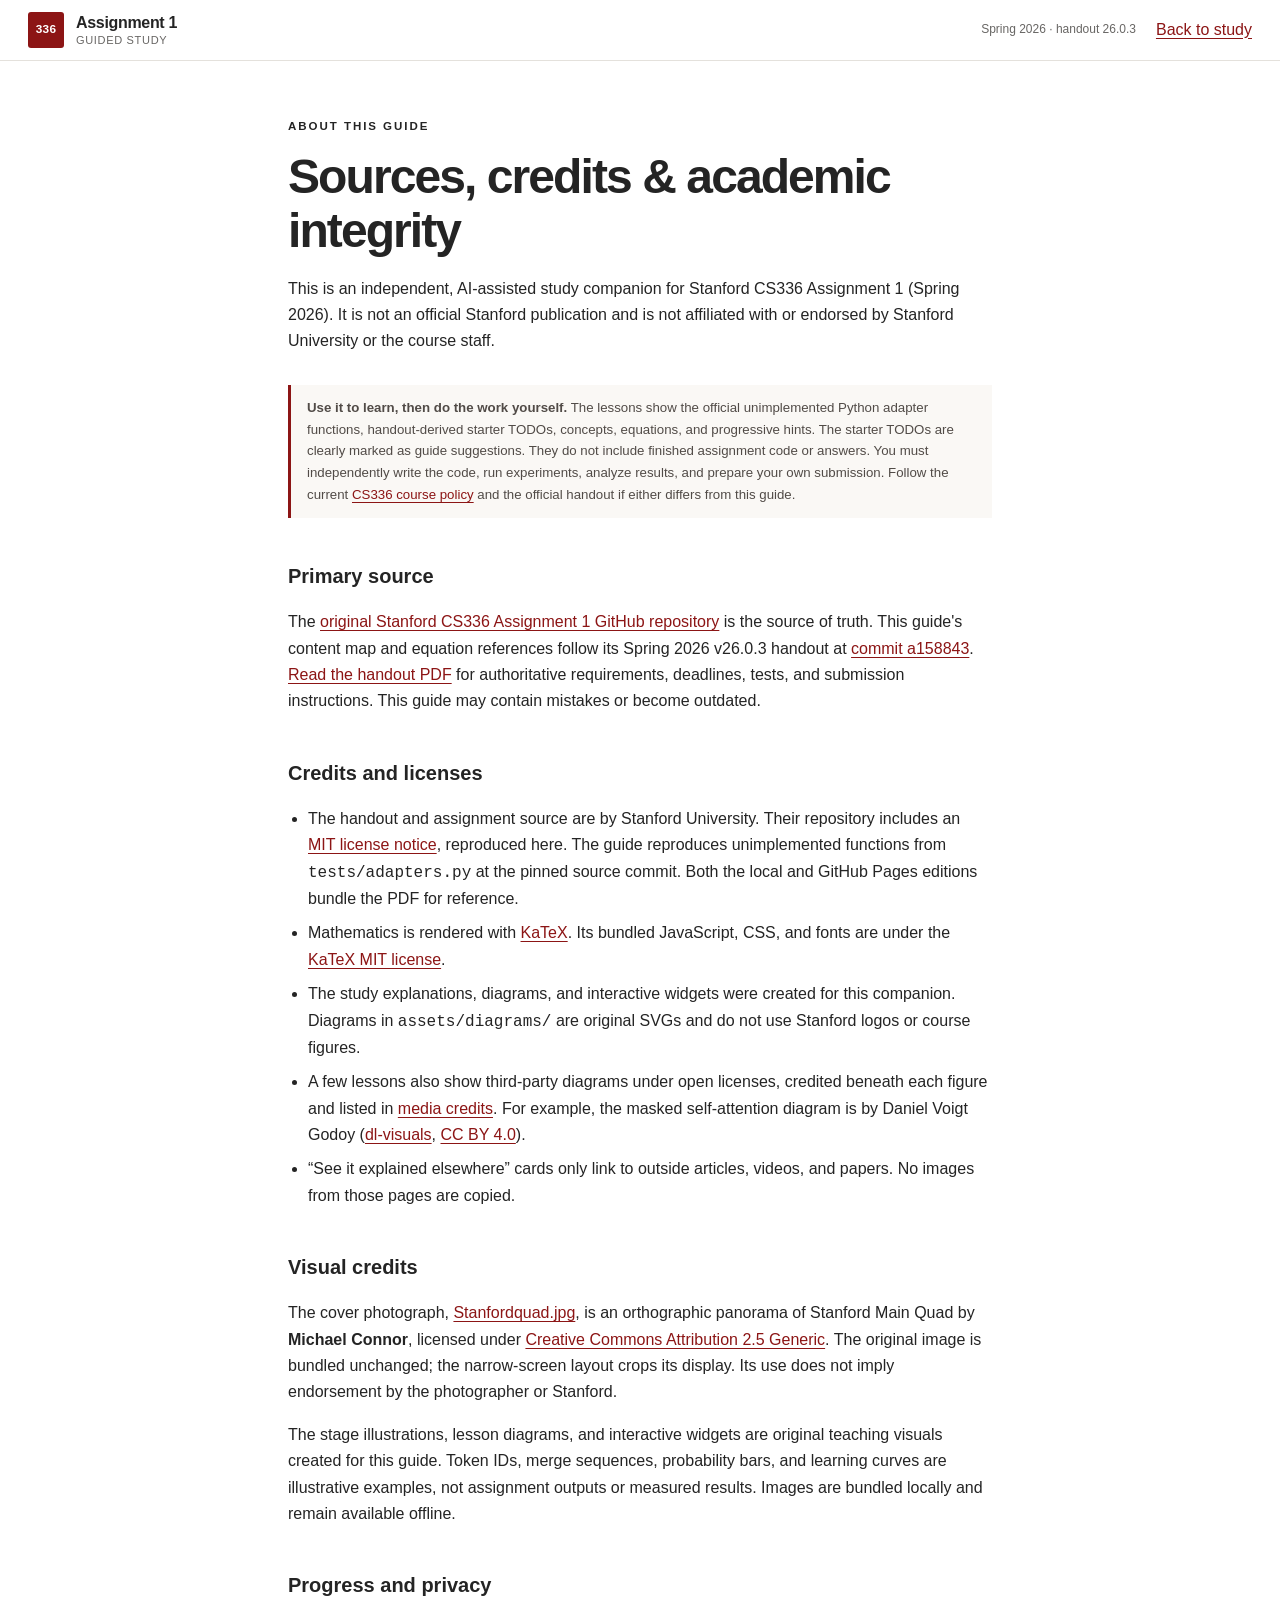
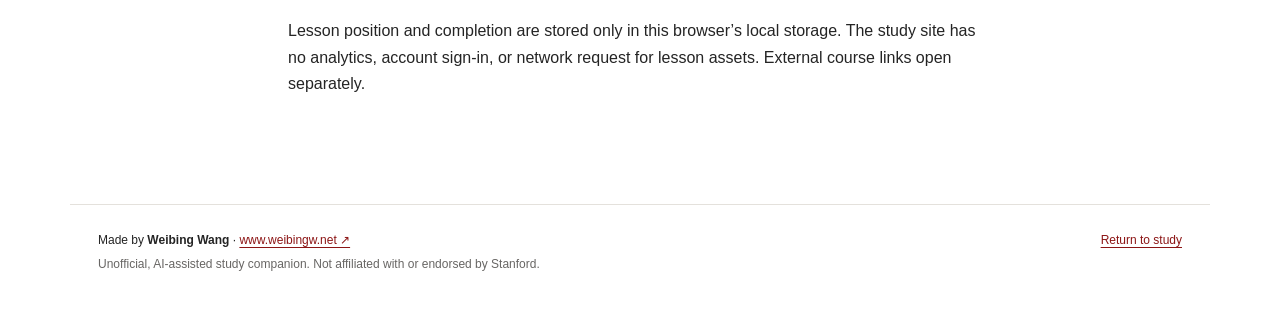
==== commit bd0d80a5: "Add visuals, widgets and new layout to every lesson - Redraw all 31 lesson diagrams as worked exampl" ====
--- a/about.html
+++ b/about.html
@@ -25,14 +25,16 @@
 <ul>
 <li>The handout and assignment source are by Stanford University. Their repository includes an <a href="licenses/stanford-assignment-mit.txt">MIT license notice</a>, reproduced here. The guide reproduces unimplemented functions from <code>tests/adapters.py</code> at the pinned source commit. Both the local and GitHub Pages editions bundle the PDF for reference.</li>
 <li>Mathematics is rendered with <a href="https://katex.org/" target="_blank" rel="noopener">KaTeX</a>. Its bundled JavaScript, CSS, and fonts are under the <a href="licenses/katex-mit.txt">KaTeX MIT license</a>.</li>
-<li>The study explanations and diagrams were created for this companion. Diagrams are original SVGs and do not use Stanford logos or course figures.</li>
+<li>The study explanations, diagrams, and interactive widgets were created for this companion. Diagrams in <code>assets/diagrams/</code> are original SVGs and do not use Stanford logos or course figures.</li>
+<li>A few lessons also show third-party diagrams under open licenses, credited beneath each figure and listed in <a href="licenses/media-credits.txt">media credits</a>. For example, the masked self-attention diagram is by Daniel Voigt Godoy (<a href="https://github.com/dvgodoy/dl-visuals" target="_blank" rel="noopener">dl-visuals</a>, <a href="https://creativecommons.org/licenses/by/4.0/" target="_blank" rel="noopener">CC BY 4.0</a>).</li>
+<li>“See it explained elsewhere” cards only link to outside articles, videos, and papers. No images from those pages are copied.</li>
 </ul>
 <h2 id="visual-credits">Visual credits</h2>
 <p>The cover photograph, <a href="https://commons.wikimedia.org/wiki/File:Stanfordquad.jpg">Stanfordquad.jpg</a>, is an orthographic panorama of Stanford Main Quad by <strong>Michael Connor</strong>, licensed under <a href="https://creativecommons.org/licenses/by/2.5/">Creative Commons Attribution 2.5 Generic</a>. The original image is bundled unchanged; the narrow-screen layout crops its display. Its use does not imply endorsement by the photographer or Stanford.</p>
-<p>The data-path illustrations and chapter thumbnails are original SVG teaching diagrams created for this guide. Token IDs, merge sequences, probability bars, and learning curves are illustrative examples, not assignment outputs or measured results. Images are bundled locally and remain available offline.</p>
+<p>The stage illustrations, lesson diagrams, and interactive widgets are original teaching visuals created for this guide. Token IDs, merge sequences, probability bars, and learning curves are illustrative examples, not assignment outputs or measured results. Images are bundled locally and remain available offline.</p>
 <h2>Progress and privacy</h2>
 <p>Lesson position and completion are stored only in this browser’s local storage. The study site has no analytics, account sign-in, or network request for lesson assets. External course links open separately.</p>
 </main>
-<footer class="site-footer"><div>Unofficial, AI-assisted study companion. Not affiliated with or endorsed by Stanford.</div><a href="index.html#overview">Return to study</a></footer>
+<footer class="site-footer"><div><span class="footer-author">Made by <strong>Weibing Wang</strong> · <a href="https://www.weibingw.net/" target="_blank" rel="noopener">www.weibingw.net ↗</a></span> Unofficial, AI-assisted study companion. Not affiliated with or endorsed by Stanford.</div><a href="index.html#overview">Return to study</a></footer>
 </body>
 </html>
--- a/style.css
+++ b/style.css
@@ -64,3 +64,376 @@
 .chapter-row{grid-template-columns:34px 112px minmax(0,1fr) auto}.chapter-thumbnail{display:block;width:112px;height:auto;border-radius:5px}.toc-chapter-title{align-items:center;gap:6px;line-height:1.3}.toc-thumbnail{display:block;flex-shrink:0;width:56px;height:auto;border-radius:4px}.toc-chapter-title>span{font-size:.64rem}
 .concept-visual{display:grid;grid-template-columns:minmax(0,1fr) minmax(150px,.58fr);align-items:center;gap:24px;margin:0 0 24px;padding:18px;background:#faf7f2;border:1px solid var(--line);border-radius:8px}.concept-visual img{display:block;width:100%;height:auto}.concept-visual figcaption{font-size:.8rem;line-height:1.6;color:var(--muted)}.concept-visual figcaption strong{display:block;color:var(--red);margin-bottom:5px}
 @media(max-width:720px){.chapter-row{grid-template-columns:26px 72px minmax(0,1fr);gap:10px}.chapter-thumbnail{width:72px}.chapter-count{grid-column:3}.stage-visual{max-width:400px;align-self:center}.concept-visual{grid-template-columns:1fr;gap:8px}.concept-visual img{max-width:480px;margin:auto}.campus-cover{margin-bottom:24px}.campus-cover img{height:88px;object-fit:cover}.campus-cover figcaption{font-size:.57rem}}
+
+/* ---- Visual layer: extra figures, inline figures, widgets, formula keys, link cards ---- */
+:root{--blue:#2f5d8a;--blue-tint:#e2eaf3;--gold:#a8660f;--gold-tint:#f6ead3;--green-tint:#e3ece6}
+.extra-figure{margin:-12px 0 36px;padding:16px;border:1px solid var(--line);border-radius:10px;background:#fff}
+.extra-figure img{max-width:620px;margin:auto}
+.figure .credit,.inline-figure .credit{display:block;margin-top:5px;font-size:.7rem;color:var(--muted)}
+.figure .credit a,.inline-figure .credit a{color:inherit}
+.inline-figure{margin:18px 0 22px;padding:0}
+.inline-figure img{display:block;width:100%;max-width:720px;height:auto;border-radius:8px}
+.inline-figure figcaption{font-size:.75rem;color:var(--muted);margin-top:7px;max-width:720px}
+.section-lede{font-size:.82rem!important;color:var(--muted)!important}
+
+.equation-key{list-style:none;display:flex;flex-wrap:wrap;gap:6px 14px;margin:0;padding:2px 17px 12px;font-size:.76rem;color:var(--ink)}
+.equation-key li{display:flex;align-items:center;gap:6px}
+.equation-key li::before{content:"";width:10px;height:10px;border-radius:3px;background:var(--key);flex:none}
+
+.link-cards{display:grid;grid-template-columns:repeat(auto-fill,minmax(220px,1fr));gap:12px;margin-top:6px}
+.link-card{display:flex;flex-direction:column;gap:4px;padding:14px 15px;border:1px solid var(--line);border-radius:10px;background:#fff;color:var(--ink);text-decoration:none;transition:border-color .15s,transform .15s}
+.link-card:hover,.link-card:focus-visible{border-color:var(--red);transform:translateY(-1px)}
+.link-card strong{font-size:.88rem;line-height:1.35}
+.link-card small{color:var(--muted);font-size:.74rem}
+.link-card span:last-child:not(.link-kind){font-size:.78rem;color:#4b4845;line-height:1.45}
+.link-kind{align-self:flex-start;font-size:.64rem;font-weight:800;letter-spacing:.06em;text-transform:uppercase;padding:2px 7px;border-radius:99px;background:var(--soft);color:var(--muted)}
+.link-kind.kind-video{background:var(--tint);color:var(--red);box-shadow:inset 0 0 0 1px #ecd6d2}
+.link-kind.kind-paper{background:var(--blue-tint);color:var(--blue)}
+.link-kind.kind-article{background:var(--green-tint);color:var(--green)}
+.link-kind.kind-code{background:var(--gold-tint);color:var(--gold)}
+
+.widget{margin:0 0 36px;padding:20px;border:1px solid var(--line);border-left:4px solid var(--red);border-radius:10px;background:#fff}
+.widget .mono{font-family:ui-monospace,Menlo,Consolas,monospace}
+.widget-head{margin-bottom:14px}
+.widget-kicker{display:inline-block;font-size:.66rem;font-weight:800;letter-spacing:.08em;text-transform:uppercase;color:#fff;background:var(--red);border-radius:4px;padding:2px 7px;margin-right:8px;vertical-align:2px}
+.widget-head strong{font-size:1rem}
+.widget-head p{margin:6px 0 0;font-size:.84rem;color:var(--muted)}
+.widget-note{margin:12px 0 0;font-size:.7rem;color:var(--muted)}
+.widget button{font:inherit;cursor:pointer}
+.widget-presets,.widget-controls{display:flex;flex-wrap:wrap;gap:8px;align-items:center;margin:12px 0}
+.widget-presets button,.seg button{font-size:.76rem;padding:5px 10px;border:1px solid var(--line);border-radius:99px;background:var(--tint);color:var(--ink)}
+.widget-presets button:hover,.seg button:hover{border-color:var(--red)}
+.seg{display:flex;flex-wrap:wrap;gap:6px}
+.seg button[aria-pressed="true"]{background:var(--red);border-color:var(--red);color:#fff}
+.widget .check,.widget .slider{display:flex;align-items:center;gap:6px;font-size:.78rem;color:var(--ink)}
+.widget input[type=range]{accent-color:var(--red);width:120px}
+.widget input[type=checkbox]{accent-color:var(--red)}
+
+.ce-context{font-size:.84rem;margin-bottom:8px}
+.ce-rows{display:grid;gap:6px}
+.ce-row{display:grid;grid-template-columns:64px minmax(90px,150px) 44px minmax(0,1fr) 48px;align-items:center;gap:10px;font-size:.8rem}
+.ce-row input[type=range]{width:100%}
+.ce-token{border:1px solid var(--line);border-radius:6px;background:var(--soft);padding:4px 0;font-family:ui-monospace,Menlo,monospace!important;font-size:.78rem}
+.ce-row.is-target .ce-token{background:var(--red);border-color:var(--red);color:#fff;font-weight:700}
+.ce-logit,.ce-p{text-align:right;color:var(--muted);font-size:.76rem}
+.ce-bar{height:14px;background:var(--soft);border-radius:4px;overflow:hidden}
+.ce-bar span{display:block;height:100%;background:#cfc6bd;border-radius:4px;transition:width .12s}
+.ce-row.is-target .ce-bar span{background:var(--red)}
+.ce-row.is-target .ce-p{color:var(--red);font-weight:700}
+.ce-readout{display:grid;grid-template-columns:repeat(3,minmax(0,1fr));gap:10px;margin-top:6px}
+.ce-readout>div{padding:10px 12px;border-radius:8px;background:var(--tint)}
+.ce-readout small{display:block;font-size:.68rem;color:var(--muted);text-transform:uppercase;letter-spacing:.05em;font-weight:700}
+.ce-readout strong{font-size:1.25rem}
+.ce-readout p{grid-column:1/-1;margin:0;font-size:.78rem}
+.ce-lse{color:var(--muted)}
+.tone-good{color:var(--green)}.tone-ok{color:var(--gold)}.tone-bad{color:var(--red)}
+
+.attn-layout{display:grid;grid-template-columns:minmax(0,1.15fr) minmax(0,1fr);gap:22px;align-items:start}
+.attn-grid{max-width:400px;display:grid;grid-template-columns:48px repeat(var(--n),minmax(0,1fr));gap:3px;font-size:.72rem}
+.attn-col{text-align:center;color:var(--muted);padding-bottom:3px}
+.attn-rowlabel{border:0;background:none;text-align:right;color:var(--muted);padding:0 6px 0 0;font-size:.72rem}
+.attn-rowlabel.is-q{color:var(--red);font-weight:800}
+.attn-cell{aspect-ratio:1;display:grid;place-items:center;border-radius:4px;cursor:pointer;font-family:ui-monospace,Menlo,monospace;font-size:.66rem;background:color-mix(in srgb,var(--red) calc(var(--w)*100%),#fbf8f4);color:var(--ink)}
+.attn-cell[style*="--w:0.5"],.attn-cell[style*="--w:0.6"],.attn-cell[style*="--w:0.7"],.attn-cell[style*="--w:0.8"],.attn-cell[style*="--w:0.9"],.attn-cell[style*="--w:1"]{color:#fff}
+.attn-cell.masked{background:repeating-linear-gradient(135deg,#f2f1ef 0 4px,#e8e6e2 4px 8px)}
+.attn-cell.is-q{outline:2px solid var(--ink);outline-offset:-1px}
+.attn-detail small{display:block;font-size:.78rem;margin-bottom:8px}
+.attn-bar{display:grid;grid-template-columns:52px minmax(0,1fr) 38px;align-items:center;gap:8px;font-size:.76rem;margin:4px 0}
+.attn-bar i{display:block;height:12px;border-radius:3px;background:var(--red);min-width:1px}
+.attn-bar.masked{opacity:.4}
+.attn-bar b{font-weight:400;text-align:right;color:var(--muted)}
+.attn-detail p{font-size:.76rem;margin:8px 0 0;color:#4b4845}
+.attn-detail .warn{color:var(--gold);font-weight:700}
+
+@media(max-width:720px){
+ .widget{padding:15px}
+ .attn-layout{grid-template-columns:1fr}
+ .ce-row{grid-template-columns:54px minmax(0,1fr) 40px;row-gap:3px}
+ .ce-bar{grid-column:1/3}
+ .ce-readout{grid-template-columns:1fr 1fr}
+ .extra-figure{padding:10px}
+}
+@media(max-width:720px){
+ .figure-scroll{overflow-x:auto;-webkit-overflow-scrolling:touch;margin:0 -4px;padding:0 4px}
+ .figure .figure-scroll img,.inline-figure .figure-scroll img{width:660px;max-width:none}
+ .extra-figure .figure-scroll img{width:100%;max-width:100%}
+ .figure-scroll+figcaption::before{content:"← swipe to see the whole diagram →";display:block;font-size:.66rem;color:var(--muted);margin-bottom:3px}
+ .extra-figure .figure-scroll+figcaption::before{content:none}
+}
+
+/* Chapter icons replace the chapter number in the lesson header and directory */
+.visually-hidden{position:absolute!important;width:1px;height:1px;padding:0;margin:-1px;overflow:hidden;clip:rect(0 0 0 0);white-space:nowrap;border:0}
+.chapter-icon{display:inline-grid;place-items:center;flex:none;width:24px;height:24px;border-radius:6px;background:var(--tint);box-shadow:inset 0 0 0 1px var(--line);color:#9d5950}
+.chapter-icon svg{width:15px;height:15px;fill:none;stroke:currentColor;stroke-width:1.9;stroke-linecap:round;stroke-linejoin:round}
+.toc-chapter-title.active .chapter-icon,.lesson-chapter .chapter-icon{background:var(--red);box-shadow:none;color:#fff}
+.lesson-chapter{display:inline-flex;align-items:center;gap:8px}
+
+/* Overview hero title */
+.overview h1.hero-title{display:flex;align-items:flex-end;flex-wrap:wrap;gap:12px 24px;max-width:none;margin:10px 0 6px;font-size:inherit;letter-spacing:normal;line-height:1}
+.hero-course{font-size:clamp(3.6rem,10vw,6.6rem);font-weight:900;letter-spacing:-.065em;line-height:.82;color:var(--red);background:linear-gradient(140deg,#5f0e0e 0%,#8c1515 45%,#c2372a 100%);-webkit-background-clip:text;background-clip:text;-webkit-text-fill-color:transparent;padding-right:.04em}
+.hero-name{display:flex;flex-direction:column;gap:2px;padding:0 0 3px 22px;border-left:3px solid var(--red);font-family:"Iowan Old Style","Palatino Linotype",Palatino,"Book Antiqua",Georgia,serif;font-weight:500;font-size:clamp(1.45rem,3.1vw,2.25rem);line-height:1.08;letter-spacing:-.01em;color:var(--ink)}
+.hero-name em{font-style:italic;color:#7a6c62}
+.hero-tagline{display:flex;flex-wrap:wrap;align-items:center;gap:10px 14px;margin:22px 0 20px;font-family:"Iowan Old Style","Palatino Linotype",Palatino,Georgia,serif;font-style:italic;font-size:clamp(1.3rem,2.6vw,1.75rem);color:#5a5550}
+.tg-byte{font-family:ui-monospace,SFMono-Regular,Menlo,monospace;font-style:normal;font-size:.72em;padding:3px 9px;border:1px solid var(--line);border-radius:6px;background:var(--tint);color:var(--ink)}
+.tg-flow{display:inline-flex;align-items:center;gap:5px}
+.tg-flow i{font-family:ui-monospace,SFMono-Regular,Menlo,monospace;font-style:normal;font-size:.48em;padding:3px 6px;border-radius:4px;background:#f0e3e0;color:var(--red)}
+.tg-flow i:nth-child(2){opacity:.8}.tg-flow i:nth-child(3){opacity:.6}.tg-flow i:nth-child(4){opacity:.42}
+.tg-flow b{position:relative;width:44px;height:2px;background:linear-gradient(90deg,#e8cfc9,var(--red))}
+.tg-flow b::after{content:"";position:absolute;right:-1px;top:-4px;border:5px solid transparent;border-left:7px solid var(--red);border-right:0}
+.tg-ai{font-family:Inter,-apple-system,BlinkMacSystemFont,"Segoe UI",Arial,sans-serif;font-style:normal;font-weight:900;font-size:1.35em;letter-spacing:-.05em;line-height:1;background:linear-gradient(120deg,#8c1515,#d24a30);-webkit-background-clip:text;background-clip:text;-webkit-text-fill-color:transparent;padding-right:.05em}
+@media(max-width:430px){
+ .overview h1.hero-title{font-size:inherit}
+ .hero-name{padding-left:14px}
+ .tg-flow i:nth-child(n+3){display:none}
+}
+
+/* ---- Layout v2: shared left contents on every page, sticky; right "on this page" rail on wide screens ---- */
+.lesson-shell,.overview-shell{max-width:1320px;margin:0 auto;padding:30px 28px 80px}
+.overview-shell .overview{max-width:none;margin:0;padding:8px 0 0;min-width:0}
+.toc-chapter{margin:0 0 4px}
+.toc-chapter>summary{list-style:none;cursor:pointer;padding:6px 6px 6px 0;border-radius:6px;margin-bottom:0}
+.toc-chapter>summary::-webkit-details-marker{display:none}
+.toc-chapter>summary:hover{color:var(--red)}
+.toc-chapter-name{flex:1;min-width:0}
+.toc-chapter-count{font-size:.66rem;font-weight:600;color:#9b9690;font-variant-numeric:tabular-nums}
+.toc-chapter>summary::after{content:"";width:6px;height:6px;border-right:1.5px solid #9b9690;border-bottom:1.5px solid #9b9690;transform:rotate(-45deg);margin:0 4px 0 2px;transition:transform .15s}
+.toc-chapter[open]>summary::after{transform:rotate(45deg)}
+.toc-chapter ol{margin:2px 0 8px 11px}
+.directory-top{display:flex;justify-content:space-between;align-items:baseline;gap:8px;margin-bottom:10px}
+.directory-home{font-size:.78rem;font-weight:750;color:var(--ink);text-decoration:none}
+.directory-home:hover,.directory-home.current{color:var(--red)}
+.directory-top .toc-legend{margin:0}
+@media(min-width:761px){
+ .study-layout{grid-template-columns:236px minmax(0,1fr);gap:44px}
+ .desktop-directory{position:sticky;top:18px;max-height:calc(100vh - 36px);overflow-y:auto;overscroll-behavior:contain;scrollbar-width:thin}
+}
+.page-rail{display:none}
+@media(min-width:1180px){
+ .lesson-shell .study-layout{grid-template-columns:236px minmax(0,780px) 160px;gap:44px}
+ .page-rail{display:flex;flex-direction:column;gap:2px;position:sticky;top:18px;align-self:start;font-size:.74rem;padding-left:14px;border-left:1px solid var(--line)}
+ .page-rail strong{font-size:.66rem;letter-spacing:.08em;text-transform:uppercase;color:var(--muted);margin-bottom:6px}
+ .page-rail a{color:var(--muted);text-decoration:none;padding:4px 0 4px 10px;margin-left:-15px;border-left:2px solid transparent}
+ .page-rail a:hover{color:var(--red)}
+ .page-rail a.active{color:var(--red);border-left-color:var(--red);font-weight:700}
+}
+.lesson-section{scroll-margin-top:18px}
+#try>.widget:last-child,#try>.figure:last-child{margin-bottom:0}
+#try{border-top:0;padding-top:0}
+.concept-visual{margin-top:18px}
+
+/* Overview v2 */
+.overview .lede{max-width:640px}
+.intro-actions{display:flex;flex-wrap:wrap;align-items:center;gap:12px 16px}
+.hero-progress{display:flex;flex-direction:column;gap:5px;font-size:.76rem;color:var(--muted);min-width:170px}
+.hero-progress strong{color:var(--ink)}
+.hero-progress i{display:block;height:5px;border-radius:9px;background:var(--soft);overflow:hidden}
+.hero-progress b{display:block;height:100%;background:var(--green);border-radius:9px}
+.section-intro{font-size:.9rem;color:var(--muted);margin:-4px 0 18px;max-width:640px}
+.stage-grid{list-style:none;margin:0;padding:0;display:grid;grid-template-columns:repeat(auto-fill,minmax(250px,1fr));gap:14px;counter-reset:stage}
+.stage-card a{display:flex;flex-direction:column;gap:10px;height:100%;padding:14px;border:1px solid var(--line);border-radius:12px;background:#fff;color:var(--ink);text-decoration:none;transition:border-color .15s,box-shadow .15s,transform .15s}
+.stage-card a:hover,.stage-card a:focus-visible{border-color:#d6b3ad;box-shadow:0 6px 18px rgba(80,30,20,.07);transform:translateY(-2px)}
+.stage-top{display:flex;align-items:center;gap:10px}
+.stage-top .chapter-icon{width:30px;height:30px;border-radius:8px;background:var(--red);box-shadow:none;color:#fff}
+.stage-top .chapter-icon svg{width:17px;height:17px}
+.stage-top div{flex:1;min-width:0;display:flex;flex-direction:column}
+.stage-top small{font-size:.64rem;font-weight:800;letter-spacing:.08em;text-transform:uppercase;color:var(--muted)}
+.stage-top strong{font-size:.95rem;line-height:1.25}
+.stage-done{font-size:.72rem;color:var(--muted);font-variant-numeric:tabular-nums}
+.stage-card img{display:block;width:100%;height:auto;border-radius:8px;background:var(--tint)}
+.stage-io{display:flex;align-items:center;gap:8px;font-size:.74rem;line-height:1.35}
+.stage-io span{flex:1;padding:6px 8px;border-radius:6px;background:var(--tint)}
+.stage-io span:last-child{background:#f3e6e3;color:var(--red);font-weight:700}
+.stage-io b{color:var(--red)}
+.stage-meta{font-size:.72rem;color:var(--muted);margin-top:auto}
+.stage-bar{height:4px;border-radius:9px;background:var(--soft);overflow:hidden}
+.stage-bar b{display:block;height:100%;background:var(--green)}
+.problem-details summary .chapter-icon,.problem-groups h3 .chapter-icon{width:20px;height:20px;vertical-align:-5px;margin-right:4px}
+.problem-groups h3 .chapter-icon svg{width:12px;height:12px}
+.source-block .notice{margin:0 0 12px}
+.source-note{font-size:.84rem;color:var(--muted);margin:0}
+.source-note a{margin-left:10px;white-space:nowrap}
+.overview-block .eyebrow{display:none}
+@media(max-width:760px){
+ .lesson-shell,.overview-shell{padding:20px 18px 60px}
+ .stage-grid{grid-template-columns:1fr}
+}
+.header-inner{max-width:1320px}
+.toc-chapter-title{color:#4f4b47}
+.toc-chapter-title.active{color:var(--red)}
+.toc-chapter-title:not(.active) .chapter-icon{color:#8a827b}
+@media(min-width:900px){
+ .stage-grid{grid-template-columns:repeat(2,minmax(0,1fr))}
+ .stage-card a{display:grid;grid-template-columns:minmax(0,1fr) minmax(0,1.05fr);grid-template-areas:"top top" "img io" "img meta" "img bar";align-items:start;column-gap:14px;row-gap:8px}
+ .stage-top{grid-area:top}.stage-card img{grid-area:img;align-self:center}.stage-io{grid-area:io;flex-direction:column;align-items:stretch;gap:4px}.stage-io b{text-align:center;line-height:1}.stage-meta{grid-area:meta;margin-top:0}.stage-bar{grid-area:bar;align-self:end}
+ .stage-card.stage-wide{grid-column:1/-1}
+ .stage-card.stage-wide a{grid-template-columns:minmax(0,.9fr) minmax(0,1.1fr) minmax(0,1.1fr);grid-template-areas:"top top top" "img io meta" "img io bar"}
+ .stage-card.stage-wide .stage-io{flex-direction:row;align-items:center}
+}
+.toc-chapter-title .toc-chapter-name{color:inherit;font-size:.74rem}
+.toc-chapter-title .toc-chapter-count{color:#9b9690}
+@media(min-width:900px){
+ .stage-card.stage-wide a{grid-template-columns:300px minmax(0,1fr);grid-template-areas:"top top" "img blurb" "img io" "img meta" "img bar"}
+}
+.stage-blurb{grid-area:blurb;margin:0;font-size:.86rem;line-height:1.55;color:#4b4845}
+@media(max-width:720px){.inline-figure .figure-scroll img{width:560px}}
+.overview-shell>.campus-cover{margin:0 0 26px}
+
+/* Collapsible contents */
+.toc-hide{display:grid;place-items:center;width:26px;height:26px;padding:0;border:1px solid var(--line);border-radius:6px;background:#fff;color:var(--muted);cursor:pointer}
+.toc-hide:hover{color:var(--red);border-color:#d6b3ad}
+.toc-hide svg,.toc-show svg{width:15px;height:15px;fill:none;stroke:currentColor;stroke-width:2;stroke-linecap:round;stroke-linejoin:round}
+.directory-top{align-items:center;margin-bottom:4px}
+.desktop-directory>.toc-legend{margin:0 0 10px}
+.toc-show{display:none}
+@media(min-width:761px){
+ .study-layout{grid-template-columns:208px minmax(0,1fr);gap:36px}
+ .desktop-directory{padding-right:12px}
+ .toc-lesson{font-size:.72rem;min-height:0;padding:4px 4px 4px 9px;grid-template-columns:20px minmax(0,1fr) 12px}
+ .toc-chapter-title .toc-chapter-name{font-size:.72rem}
+ .toc-chapter-title .chapter-icon{width:22px;height:22px}
+ html[data-toc=hidden] .desktop-directory{display:none}
+ html[data-toc=hidden] .study-layout{grid-template-columns:minmax(0,1fr)}
+ html[data-toc=hidden] .toc-show{display:inline-flex;align-items:center;gap:7px;position:fixed;left:16px;bottom:18px;z-index:20;padding:8px 13px;border:1px solid var(--line);border-radius:99px;background:#fff;box-shadow:0 4px 14px rgba(40,20,10,.12);color:var(--red);font:inherit;font-size:.78rem;font-weight:750;cursor:pointer}
+ html[data-toc=hidden] .toc-show:hover{border-color:var(--red)}
+ html[data-toc=hidden] .overview-shell .overview{max-width:1040px;margin:0 auto}
+}
+@media(min-width:1180px){
+ .lesson-shell .study-layout{grid-template-columns:208px minmax(0,780px) 150px;gap:40px}
+ html[data-toc=hidden] .lesson-shell .study-layout{grid-template-columns:minmax(0,800px) 150px;justify-content:center}
+}
+@media print{.toc-show{display:none!important}}
+
+/* Chapter 1–2 widgets */
+.widget textarea,.widget input[type=text]{width:100%;box-sizing:border-box;font:inherit;font-size:.86rem;padding:9px 11px;border:1px solid var(--line);border-radius:8px;background:var(--tint);color:var(--ink);resize:vertical}
+.widget input[type=text]{flex:1;min-width:200px;width:auto}
+.w-label{display:block;font-size:.66rem;font-weight:800;letter-spacing:.07em;text-transform:uppercase;color:var(--muted);margin-bottom:6px}
+.w-note{font-size:.72rem;color:var(--gold);margin:6px 0 0}
+.u8-cells{display:flex;flex-wrap:wrap;gap:6px;margin:4px 0 12px}
+.u8-cell{display:flex;flex-direction:column;align-items:center;gap:3px;padding:7px 6px;border-radius:8px;background:var(--tint);min-width:52px}
+.u8-glyph{font-size:1.25rem;line-height:1.2}
+.u8-cp{font-size:.62rem;color:var(--blue)}
+.u8-bytes{display:flex;gap:2px}
+.u8-bytes i{font-style:normal;font-size:.64rem;padding:2px 3px;border-radius:3px;background:#fff;color:var(--red)}
+.u8-cell.n2{background:#f6ece9}.u8-cell.n3{background:#f3e2dd}.u8-cell.n4{background:#efd6cf}
+.u8-sum{display:flex;flex-wrap:wrap;gap:6px 18px;font-size:.78rem;color:var(--muted)}
+.u8-sum strong{color:var(--ink)}
+.u8-key i{display:inline-block;width:10px;height:10px;border-radius:2px;vertical-align:-1px;margin:0 3px 0 8px;background:var(--tint)}
+.u8-key i.n2{background:#f6ece9}.u8-key i.n3{background:#f3e2dd}.u8-key i.n4{background:#efd6cf}
+.bpe-layout{display:grid;grid-template-columns:minmax(0,1.1fr) minmax(0,1fr) minmax(0,.8fr);gap:18px;margin-top:4px}
+.bpe-word{display:flex;align-items:center;gap:3px;margin:0 0 6px;flex-wrap:wrap}
+.bpe-word b{font-weight:700;font-size:.74rem;margin-left:6px;color:var(--muted)}
+.tok{display:inline-block;padding:3px 7px;border-radius:5px;background:var(--blue-tint);color:var(--blue);font-family:ui-monospace,Menlo,monospace;font-size:.78rem;font-weight:700;white-space:pre}
+.tok.merged{background:#f3e6e3;color:var(--red)}
+.bpe-pair{display:grid;grid-template-columns:62px minmax(0,1fr) 22px;align-items:center;gap:6px;font-size:.76rem;margin:0 0 4px}
+.bpe-pair i{display:block;height:11px;border-radius:3px;background:#d9d1c9}
+.bpe-pair.win i{background:var(--red)}.bpe-pair.win span{color:var(--red);font-weight:800}
+.bpe-pair.tie i{background:var(--gold)}
+.bpe-pair b{font-weight:400;color:var(--muted);text-align:right}
+.bpe-merges{margin:0;padding-left:22px;font-size:.76rem;max-height:210px;overflow:auto}
+.bpe-merges li{margin:0 0 3px}
+.bpe-merges li span{display:inline-block;min-width:66px;padding:1px 6px;border-radius:4px;background:#f3e6e3;color:var(--red);font-weight:700}
+.bpe-merges li.new span{background:var(--red);color:#fff}
+.bpe-merges li small{color:var(--muted);margin-left:6px}
+.bpe-merges li.empty{list-style:none;margin-left:-22px;color:var(--muted)}
+.tok-out{display:flex;flex-wrap:wrap;gap:3px;margin:4px 0 10px;padding:10px;border-radius:8px;background:#fff;border:1px dashed var(--line)}
+.tok-out .tok{font-weight:600}
+.tok-out .tok sub{font-size:.6rem;color:var(--muted);margin-left:3px;font-weight:400}
+.tok.c0{background:#e2eaf3;color:#244a70}.tok.c1{background:#f3e6e3;color:#7a1818}.tok.c2{background:#e3ece6;color:#35533f}.tok.c3{background:#f6ead3;color:#7a4c0c}.tok.c4{background:#ece6f3;color:#4c3a70}
+.tok.byte{outline:1px dashed #b1aaa3}
+.tok.special{background:var(--gold);color:#fff}
+.tok-stats{display:flex;flex-wrap:wrap;gap:6px 18px;font-size:.78rem;color:var(--muted)}
+.tok-stats strong{color:var(--ink)}
+@media(max-width:720px){.bpe-layout{grid-template-columns:1fr}}
+/* Stanford panorama shown on every page */
+.cover-band{max-width:1320px;margin:0 auto;padding:22px 28px 0}
+.cover-band .campus-cover{margin:0}
+.lesson-shell,.overview-shell{padding-top:18px}
+@media(max-width:760px){.cover-band{padding:14px 18px 0}}
+@media print{.cover-band{display:none}}
+.lesson-section .widget p{font-size:.78rem;margin:0}
+.lesson-section .widget .widget-head p{font-size:.84rem;margin:6px 0 0;color:var(--muted)}
+.lesson-section .widget .widget-note{font-size:.7rem;margin:12px 0 0;color:var(--muted)}
+.lesson-section .widget .attn-detail p{font-size:.76rem;margin:8px 0 0}
+.lesson-section .widget .w-note{font-size:.72rem;margin:6px 0 0;color:var(--gold)}
+.footer-author{display:block;margin-bottom:5px;color:var(--ink)}
+.footer-author a{color:var(--red)}
+
+/* Chapter 3 widgets */
+.emb-sent{display:flex;flex-wrap:wrap;gap:5px;margin-bottom:12px}
+.emb-sent button{border:0;cursor:pointer}
+.emb-sent sub{font-size:.6rem;opacity:.7;margin-left:2px}
+.emb-layout{display:grid;grid-template-columns:repeat(2,minmax(0,1fr));gap:18px}
+.emb-row{display:flex;align-items:center;gap:2px;margin:0 0 2px;border-radius:4px;opacity:.55}
+.emb-row.on{opacity:1}
+.emb-row.pick{outline:2px solid var(--red);outline-offset:1px}
+.emb-row b{width:46px;font-size:.66rem;color:var(--muted);font-weight:700}
+.emb-row.on b{color:var(--red)}
+.emb-cell{flex:1;text-align:center;font-size:.62rem;padding:4px 0;border-radius:3px;background:color-mix(in srgb,var(--red) calc(max(var(--v),0)*60%),color-mix(in srgb,var(--blue) calc(max(calc(var(--v)*-1),0)*60%),#f7f4f0))}
+.rms-layout{display:grid;grid-template-columns:repeat(2,minmax(0,1fr));gap:22px}
+.rms-bars{display:grid;grid-template-columns:repeat(6,minmax(0,1fr));gap:6px}
+.rms-col{display:flex;flex-direction:column;align-items:center;gap:4px}
+.rms-track{position:relative;width:100%;height:120px;background:linear-gradient(var(--line),var(--line)) center/100% 1px no-repeat}
+.rms-track i{position:absolute;left:18%;right:18%;background:var(--blue);border-radius:3px}
+.rms-track i.neg{background:#8fb0cf}
+.rms-bars.out .rms-track i{background:var(--green)}.rms-bars.out .rms-track i.neg{background:#9dbba8}
+.rms-col input[type=range]{width:100%}
+.rms-col span{font-size:.64rem;color:var(--muted)}
+.lesson-section .widget .rms-read{margin-top:10px;color:var(--muted)}
+.widget .plot{display:block;width:100%;max-width:560px;height:auto;margin:6px 0 10px}
+.plot .axis{stroke:var(--line);stroke-width:1}
+.plot path{fill:none;stroke-width:2.5}
+.plot .c-red{stroke:var(--red)}.plot .c-blue{stroke:var(--blue)}.plot .c-grey{stroke:#b9b2ab}.plot .c-green{stroke:var(--green)}.plot .c-gold{stroke:var(--gold)}
+.plot .dashed{stroke-dasharray:5 4;stroke-width:1.8}
+.plot .lbl,.rope-planes .lbl{font-size:12px;font-weight:700;font-family:Inter,Arial,sans-serif}
+.plot .lbl.red,.rope-planes .lbl.red{fill:var(--red)}.plot .lbl.blue,.rope-planes .lbl.blue{fill:var(--blue)}.plot .lbl.grey{fill:#9b9690}.plot .lbl.green{fill:var(--green)}.plot .lbl.gold{fill:var(--gold)}
+.plot .dot{fill:var(--red)}.plot .guide{stroke:var(--red);stroke-dasharray:3 3}
+.rope-planes{display:flex;flex-wrap:wrap;gap:18px;margin:6px 0 10px}
+.rope-planes figure{margin:0;text-align:center}
+.rope-planes svg{width:170px;height:170px}
+.rope-planes figcaption{font-size:.72rem;color:var(--muted)}
+.rope-planes .ring{fill:#faf7f2;stroke:var(--line)}
+.rope-planes .v-q{stroke:var(--red);stroke-width:3;stroke-linecap:round}
+.rope-planes .v-k{stroke:var(--blue);stroke-width:3;stroke-linecap:round}
+@media(max-width:720px){.emb-layout,.rms-layout{grid-template-columns:1fr}}
+.ce-readout small{text-transform:none;letter-spacing:0;font-size:.72rem}
+
+/* Chapter 4–7 widgets */
+.w-btn{font:inherit;font-size:.78rem;font-weight:700;padding:6px 12px;border:1px solid var(--red);border-radius:99px;background:var(--red);color:#fff;cursor:pointer}
+.w-btn.ghost{background:#fff;color:var(--red)}
+.w-btn:disabled{opacity:.4;cursor:default}
+.plot .contour{fill:none;stroke:#e4ddd5;stroke-width:1.2}
+.plot .start{fill:#fff;stroke:var(--ink);stroke-width:2}
+.opt-plot path.sgd,.opt-plot path.adam{stroke-width:2.2;stroke-linejoin:round}
+.clip-layout{display:grid;grid-template-columns:240px minmax(0,1fr);gap:20px;align-items:center}
+.clip-plot{max-width:240px}
+.clip-plot .ball{fill:var(--green-tint);stroke:var(--green);stroke-width:1.5}
+.clip-plot .g-raw{stroke:var(--gold);stroke-width:2.5;stroke-dasharray:6 4;color:var(--gold);marker-end:url(#clip-arrow)}
+.clip-plot .g-clip{stroke:var(--red);stroke-width:4;color:var(--red);marker-end:url(#clip-arrow)}
+.batch-stream{display:flex;flex-wrap:wrap;gap:3px;margin:4px 0 12px}
+.bt{display:inline-block;padding:3px 6px;border-radius:4px;background:var(--soft);font-family:ui-monospace,Menlo,monospace;font-size:.72rem;color:var(--ink)}
+.bt sub{font-size:.55rem;color:var(--muted);margin-left:2px}
+.bt.eot{background:var(--gold-tint);color:var(--gold)}
+.bt.in-red{box-shadow:inset 0 -3px 0 var(--red)}.bt.in-blue{box-shadow:inset 0 -3px 0 var(--blue)}.bt.in-green{box-shadow:inset 0 -3px 0 var(--green)}
+.batch-row{display:grid;grid-template-columns:96px minmax(0,1fr);gap:4px 10px;margin:0 0 10px;align-items:center}
+.batch-row>b{grid-row:span 2;font-size:.72rem}
+.batch-row>div{display:flex;flex-wrap:wrap;gap:3px;align-items:center}
+.batch-row .lbl{width:14px;font-size:.72rem;font-weight:700}
+.batch-row .bt.ghost{visibility:hidden;width:18px;padding:3px 0}
+.batch-row.red>b,.batch-row.red .lbl{color:var(--red)}.batch-row.red .bt{background:#f3e6e3}.batch-row.red .bt.tgt{background:#e2b9b2}
+.batch-row.blue>b,.batch-row.blue .lbl{color:var(--blue)}.batch-row.blue .bt{background:#e2eaf3}.batch-row.blue .bt.tgt{background:#b8cadd}
+.batch-row.green>b,.batch-row.green .lbl{color:var(--green)}.batch-row.green .bt{background:#e3ece6}.batch-row.green .bt.tgt{background:#bcd0c2}
+.gen-text{padding:12px;border-radius:8px;background:#fff;border:1px dashed var(--line);font-size:.86rem;line-height:1.8;margin:4px 0 12px}
+.gen-text .last{background:var(--red);color:#fff;border-radius:4px;padding:1px 5px}
+.gd-row{display:grid;grid-template-columns:70px minmax(0,1fr) 110px;gap:8px;align-items:center;font-size:.76rem;margin:0 0 4px}
+.gd-row i{display:block;height:13px;background:var(--soft);border-radius:3px;overflow:hidden}
+.gd-row b{display:block;height:100%;background:var(--red);border-radius:3px}
+.gd-row.cut b{background:#cfc6bd}.gd-row.cut span,.gd-row.cut em{color:#a7a39e}
+.gd-row em{font-style:normal;color:var(--muted)}
+.plot .ghost-run{stroke-width:1.5;opacity:.7}
+.audit-list{list-style:none;margin:0;padding:0}
+.audit-list li{margin:0 0 7px;font-size:.84rem}
+.audit-list label{display:flex;gap:9px;align-items:flex-start;cursor:pointer}
+.audit-list input{accent-color:var(--green);margin-top:3px}
+.lesson-section .widget .audit-count{font-size:.8rem;font-weight:700;color:var(--green);margin-top:8px}
+@media(max-width:720px){.clip-layout{grid-template-columns:1fr}.gd-row{grid-template-columns:60px minmax(0,1fr) 90px}}
+.widget .w-btn{font-size:.78rem;line-height:1.2}
